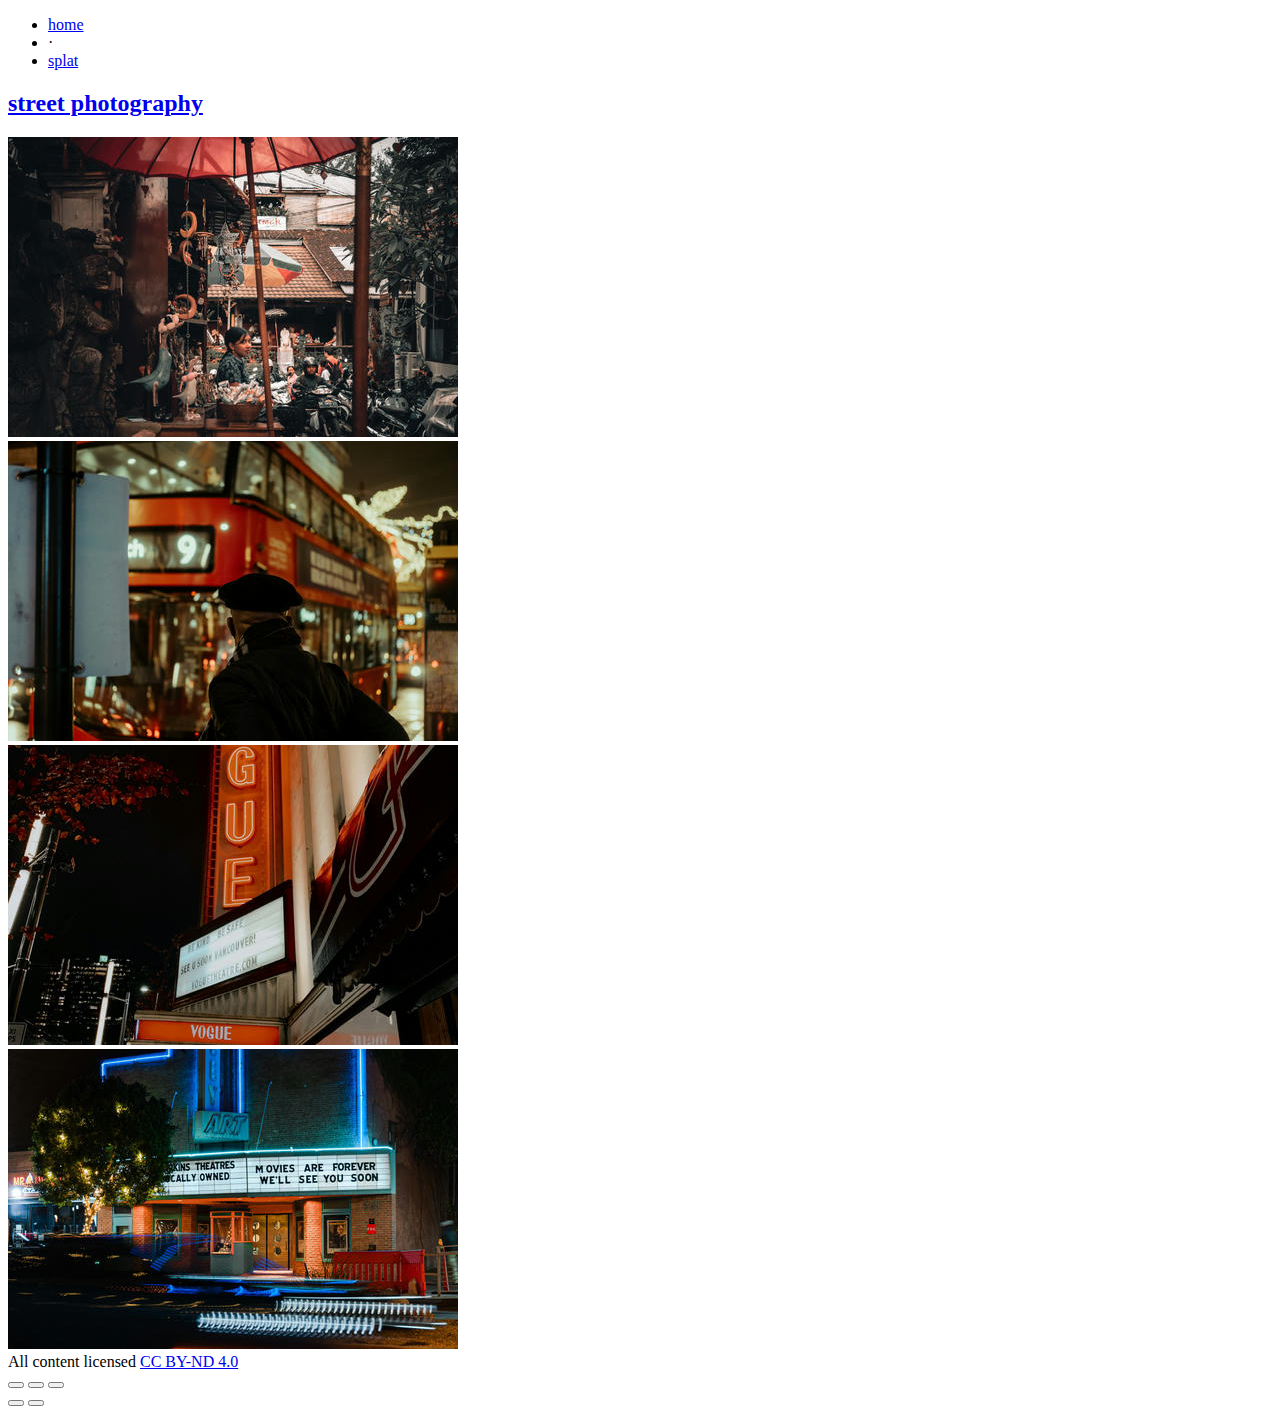
==== street photography/index.html @ 11e4cb98 "Initial commit" ====
<!DOCTYPE html>
<html>
  <head>
    <meta charset="utf-8">
    <meta name="viewport" content="width=device-width, initial-scale=1">
    <title>street photography</title>
    <link rel="stylesheet" href="../static/css/normalize.css">
    <link rel="stylesheet" href="../static/css/milligram.min.css">
    <link rel="stylesheet" href="../static/css/photoswipe.css">
    <link rel="stylesheet" href="../static/css/default-skin.css">
    <link rel="stylesheet" href="../static/css/custom.css">
    <script src="../static/js/photoswipe.min.js"></script>
    <script src="../static/js/photoswipe-ui-default.min.js"></script>
  </head>
  <body>
    <main class="wrapper">
      <nav class="navigation">
        <section class="container">
          <ul class="navigation-list float-left">
            <li class="navigation-item is-uppercase"><a href="/">home</a></li>
            <li class="navigation-item">&middot;</li>
            <li class="navigation-item is-uppercase"><a href="https://github.com/matze/splat">splat</a></li>
          </ul>
        </section>
      </nav>

      <section class="container heading">
        <header>
          <h2 class="is-uppercase">
            
            <a href=".">street photography</a> 
            
          </h2>
        </header>
      </section>

      <section class="container">
        

        
        
        <div class="row">
        
        
          <div class="column">
            <div class="clickable" onClick="onThumbnailClick(0)"><img title="title" src="thumbnails/nicolas-i-t-AtKoc6lu0-unsplash.jpg"/></div>
          </div>
        
        
          <div class="column">
            <div class="clickable" onClick="onThumbnailClick(1)"><img title="title" src="thumbnails/alex-motoc-CX2gaaOKZVc-unsplash.jpg"/></div>
          </div>
        
        
          <div class="column">
            <div class="clickable" onClick="onThumbnailClick(2)"><img title="title" src="thumbnails/alexandra-fuller-skqYcBRGPWI-unsplash.jpg"/></div>
          </div>
        
        
          <div class="column">
            <div class="clickable" onClick="onThumbnailClick(3)"><img title="title" src="thumbnails/jared-murray-nuQH89C211c-unsplash.jpg"/></div>
          </div>
        
        </div>
        

        <div class="row">
          <div class="column">
          
          </div>
        </div>
      </section>

      <footer class="footer">
        <section class="container is-centered">
          All content licensed <a rel="license" href="http://creativecommons.org/licenses/by-nd/4.0">CC BY-ND 4.0</a>
        </section>
      </footer>
    </main>

    <div class="pswp" tabindex="-1" role="dialog" aria-hidden="true">
      <div class="pswp__bg"></div>

      <div class="pswp__scroll-wrap">
        <div class="pswp__container">
          <div class="pswp__item"></div>
          <div class="pswp__item"></div>
          <div class="pswp__item"></div>
        </div>

        <div class="pswp__ui pswp__ui--hidden">
          <div class="pswp__top-bar">
            <button class="pswp__button pswp__button--close" title="Close"></button>
            <button class="pswp__button pswp__button--fs" title="Fullscreen"></button>
            <button class="pswp__button pswp__button--zoom" title="Zoom"></button>

            <div class="pswp__preloader">
              <div class="pswp__preloader_icn">
                <div class="pswp__preloader_cut">
                  <div class="pswp__preloader_donut"></div>
                </div>
              </div>
            </div>
          </div>
          <button class="pswp__button pswp__button--arrow--left" title="Previous"></button>
          <button class="pswp__button pswp__button--arrow--right" title="Next"></button>
          <div class="pswp__caption">
            <div class="pswp__caption__center"></div>
          </div>
        </div>
      </div>
    </div>

    <script type="text/javascript">
      var pswpElement = document.querySelectorAll('.pswp')[0];

      var items = [
        
        
        {
          msrc: 'thumbnails/nicolas-i-t-AtKoc6lu0-unsplash.jpg',
          src: 'nicolas-i-t-AtKoc6lu0-unsplash.jpg',
          orig: 'nicolas-i-t-AtKoc6lu0-unsplash.jpg',
          w: 1639,
          h: 2048,
        },
        
        {
          msrc: 'thumbnails/alex-motoc-CX2gaaOKZVc-unsplash.jpg',
          src: 'alex-motoc-CX2gaaOKZVc-unsplash.jpg',
          orig: 'alex-motoc-CX2gaaOKZVc-unsplash.jpg',
          w: 2048,
          h: 1365,
        },
        
        {
          msrc: 'thumbnails/alexandra-fuller-skqYcBRGPWI-unsplash.jpg',
          src: 'alexandra-fuller-skqYcBRGPWI-unsplash.jpg',
          orig: 'alexandra-fuller-skqYcBRGPWI-unsplash.jpg',
          w: 1536,
          h: 2048,
        },
        
        {
          msrc: 'thumbnails/jared-murray-nuQH89C211c-unsplash.jpg',
          src: 'jared-murray-nuQH89C211c-unsplash.jpg',
          orig: 'jared-murray-nuQH89C211c-unsplash.jpg',
          w: 1638,
          h: 2048,
        },
        
        
      ];

      var onThumbnailClick = function(index) {
        var options = {
          index: index,
          bgOpacity: 0.9,
          shareEl: false,
          counterEl: false,
        };

        var gallery = new PhotoSwipe(pswpElement, PhotoSwipeUI_Default, items, options);
        gallery.init();

        var button = document.querySelectorAll('.pswp__button--download')[0];
        button.onclick = function() {
          window.location = gallery.currItem.orig;
        };
      };
    </script>
  </body>
</html>
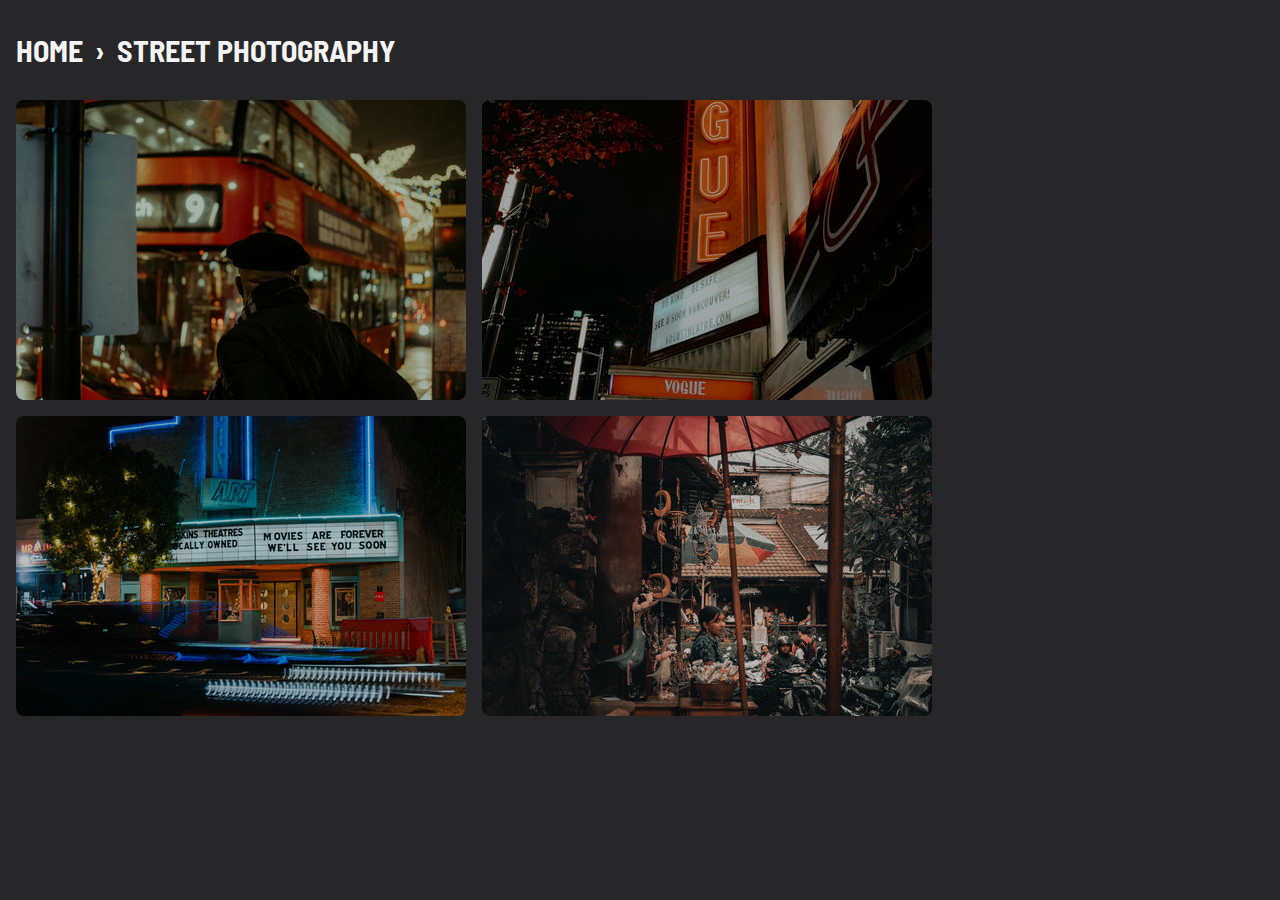
==== commit 154f5309: "Use builtin theme" ====
--- a/street photography/index.html
+++ b/street photography/index.html
@@ -1,173 +1,93 @@
-<!DOCTYPE html>
+<!doctype html>
 <html>
-  <head>
-    <meta charset="utf-8">
-    <meta name="viewport" content="width=device-width, initial-scale=1">
-    <title>street photography</title>
-    <link rel="stylesheet" href="../static/css/normalize.css">
-    <link rel="stylesheet" href="../static/css/milligram.min.css">
-    <link rel="stylesheet" href="../static/css/photoswipe.css">
-    <link rel="stylesheet" href="../static/css/default-skin.css">
-    <link rel="stylesheet" href="../static/css/custom.css">
-    <script src="../static/js/photoswipe.min.js"></script>
-    <script src="../static/js/photoswipe-ui-default.min.js"></script>
-  </head>
-  <body>
-    <main class="wrapper">
-      <nav class="navigation">
-        <section class="container">
-          <ul class="navigation-list float-left">
-            <li class="navigation-item is-uppercase"><a href="/">home</a></li>
-            <li class="navigation-item">&middot;</li>
-            <li class="navigation-item is-uppercase"><a href="https://github.com/matze/splat">splat</a></li>
-          </ul>
-        </section>
-      </nav>
+<head>
+  <meta charset="UTF-8">
+  <meta name="viewport" content="width=device-width, initial-scale=1.0">
+  <title>street photography</title>
+  <link rel="stylesheet" href="../static/css/app.css">
+  <link rel="stylesheet" href="../static/css/photoswipe.css">
+  <style>
+  @import url('https://fonts.googleapis.com/css2?family=Barlow+Semi+Condensed&display=swap');
+  </style>
+  <script type="module">
+    import PhotoSwipeLightbox from "../static/js/photoswipe-lightbox.esm.min.js";
+    import PhotoSwipe from "../static/js/photoswipe.esm.min.js";
 
-      <section class="container heading">
-        <header>
-          <h2 class="is-uppercase">
-            
-            <a href=".">street photography</a> 
-            
-          </h2>
-        </header>
-      </section>
+    const lightbox = new PhotoSwipeLightbox({
+      gallery: "#gallery",
+      children: "a",
+      pswpModule: PhotoSwipe,
+    });
 
-      <section class="container">
-        
+    lightbox.on('uiRegister', function() {
+      lightbox.pswp.ui.registerElement({
+        name: 'download-button',
+        order: 8,
+        isButton: true,
+        tagName: 'a',
 
-        
-        
-        <div class="row">
-        
-        
-          <div class="column">
-            <div class="clickable" onClick="onThumbnailClick(0)"><img title="title" src="thumbnails/nicolas-i-t-AtKoc6lu0-unsplash.jpg"/></div>
-          </div>
-        
-        
-          <div class="column">
-            <div class="clickable" onClick="onThumbnailClick(1)"><img title="title" src="thumbnails/alex-motoc-CX2gaaOKZVc-unsplash.jpg"/></div>
-          </div>
-        
-        
-          <div class="column">
-            <div class="clickable" onClick="onThumbnailClick(2)"><img title="title" src="thumbnails/alexandra-fuller-skqYcBRGPWI-unsplash.jpg"/></div>
-          </div>
-        
-        
-          <div class="column">
-            <div class="clickable" onClick="onThumbnailClick(3)"><img title="title" src="thumbnails/jared-murray-nuQH89C211c-unsplash.jpg"/></div>
-          </div>
-        
-        </div>
-        
+        html: '<svg width="32" height="32" viewBox="0 0 32 32" aria-hidden="true" class="pswp__icn"><path d="M20.5 14.3 17.1 18V10h-2.2v7.9l-3.4-3.6L10 16l6 6.1 6-6.1ZM23 23H9v2h14Z" /></svg>',
 
-        <div class="row">
-          <div class="column">
-          
-          </div>
-        </div>
-      </section>
+        onInit: (el, pswp) => {
+          el.setAttribute('download', '');
+          el.setAttribute('target', '_blank');
+          el.setAttribute('rel', 'noopener');
 
-      <footer class="footer">
-        <section class="container is-centered">
-          All content licensed <a rel="license" href="http://creativecommons.org/licenses/by-nd/4.0">CC BY-ND 4.0</a>
-        </section>
-      </footer>
-    </main>
+          pswp.on('change', () => {
+            el.href = pswp.currSlide.data.src;
+          });
+        }
+      });
+    });
 
-    <div class="pswp" tabindex="-1" role="dialog" aria-hidden="true">
-      <div class="pswp__bg"></div>
-
-      <div class="pswp__scroll-wrap">
-        <div class="pswp__container">
-          <div class="pswp__item"></div>
-          <div class="pswp__item"></div>
-          <div class="pswp__item"></div>
-        </div>
-
-        <div class="pswp__ui pswp__ui--hidden">
-          <div class="pswp__top-bar">
-            <button class="pswp__button pswp__button--close" title="Close"></button>
-            <button class="pswp__button pswp__button--fs" title="Fullscreen"></button>
-            <button class="pswp__button pswp__button--zoom" title="Zoom"></button>
-
-            <div class="pswp__preloader">
-              <div class="pswp__preloader_icn">
-                <div class="pswp__preloader_cut">
-                  <div class="pswp__preloader_donut"></div>
-                </div>
-              </div>
-            </div>
-          </div>
-          <button class="pswp__button pswp__button--arrow--left" title="Previous"></button>
-          <button class="pswp__button pswp__button--arrow--right" title="Next"></button>
-          <div class="pswp__caption">
-            <div class="pswp__caption__center"></div>
-          </div>
-        </div>
-      </div>
+    lightbox.init();
+  </script>
+</head>
+<body class="bg-zinc-800 text-white font-display">
+  <main class="container mx-auto px-4">
+    <!-- Navigation -->
+    <div class="flex flex-row space-x-3 font-bold uppercase text-3xl text-zinc-100 my-8">
+      
+      <div><a href="./..">home</a></div>
+      <div>›</div>
+      
+      <div><a href=".">street photography</a></div>
+      
+      
     </div>
 
-    <script type="text/javascript">
-      var pswpElement = document.querySelectorAll('.pswp')[0];
+    
 
-      var items = [
-        
-        
-        {
-          msrc: 'thumbnails/nicolas-i-t-AtKoc6lu0-unsplash.jpg',
-          src: 'nicolas-i-t-AtKoc6lu0-unsplash.jpg',
-          orig: 'nicolas-i-t-AtKoc6lu0-unsplash.jpg',
-          w: 1639,
-          h: 2048,
-        },
-        
-        {
-          msrc: 'thumbnails/alex-motoc-CX2gaaOKZVc-unsplash.jpg',
-          src: 'alex-motoc-CX2gaaOKZVc-unsplash.jpg',
-          orig: 'alex-motoc-CX2gaaOKZVc-unsplash.jpg',
-          w: 2048,
-          h: 1365,
-        },
-        
-        {
-          msrc: 'thumbnails/alexandra-fuller-skqYcBRGPWI-unsplash.jpg',
-          src: 'alexandra-fuller-skqYcBRGPWI-unsplash.jpg',
-          orig: 'alexandra-fuller-skqYcBRGPWI-unsplash.jpg',
-          w: 1536,
-          h: 2048,
-        },
-        
-        {
-          msrc: 'thumbnails/jared-murray-nuQH89C211c-unsplash.jpg',
-          src: 'jared-murray-nuQH89C211c-unsplash.jpg',
-          orig: 'jared-murray-nuQH89C211c-unsplash.jpg',
-          w: 1638,
-          h: 2048,
-        },
-        
-        
-      ];
-
-      var onThumbnailClick = function(index) {
-        var options = {
-          index: index,
-          bgOpacity: 0.9,
-          shareEl: false,
-          counterEl: false,
-        };
-
-        var gallery = new PhotoSwipe(pswpElement, PhotoSwipeUI_Default, items, options);
-        gallery.init();
-
-        var button = document.querySelectorAll('.pswp__button--download')[0];
-        button.onclick = function() {
-          window.location = gallery.currItem.orig;
-        };
-      };
-    </script>
-  </body>
+    
+    <!-- Display photos -->
+    <div class="flex flex-wrap gap-4" id="gallery">
+      
+      <div class="brightness-75 hover:brightness-100 transition-all">
+        <a href="alex-motoc-CX2gaaOKZVc-unsplash.jpg" data-pswp-width="2048" data-pswp-height="1365" target="_blank">
+          <img class="rounded-lg" src="thumbnails/alex-motoc-CX2gaaOKZVc-unsplash.jpg" />
+        </a>
+      </div>
+      
+      <div class="brightness-75 hover:brightness-100 transition-all">
+        <a href="alexandra-fuller-skqYcBRGPWI-unsplash.jpg" data-pswp-width="1536" data-pswp-height="2048" target="_blank">
+          <img class="rounded-lg" src="thumbnails/alexandra-fuller-skqYcBRGPWI-unsplash.jpg" />
+        </a>
+      </div>
+      
+      <div class="brightness-75 hover:brightness-100 transition-all">
+        <a href="jared-murray-nuQH89C211c-unsplash.jpg" data-pswp-width="1638" data-pswp-height="2048" target="_blank">
+          <img class="rounded-lg" src="thumbnails/jared-murray-nuQH89C211c-unsplash.jpg" />
+        </a>
+      </div>
+      
+      <div class="brightness-75 hover:brightness-100 transition-all">
+        <a href="nicolas-i-t-AtKoc6lu0-unsplash.jpg" data-pswp-width="1639" data-pswp-height="2048" target="_blank">
+          <img class="rounded-lg" src="thumbnails/nicolas-i-t-AtKoc6lu0-unsplash.jpg" />
+        </a>
+      </div>
+      
+    </div>
+    
+  </main>
+</body>
 </html>
--- a/static/css/app.css
+++ b/static/css/app.css
@@ -0,0 +1,2 @@
+/*! tailwindcss v4.0.0-beta.8 | MIT License | https://tailwindcss.com */
+@layer theme{:root{--font-sans:ui-sans-serif,system-ui,sans-serif,"Apple Color Emoji","Segoe UI Emoji","Segoe UI Symbol","Noto Color Emoji";--font-serif:ui-serif,Georgia,Cambria,"Times New Roman",Times,serif;--font-mono:ui-monospace,SFMono-Regular,Menlo,Monaco,Consolas,"Liberation Mono","Courier New",monospace;--color-red-50:oklch(.971 .013 17.38);--color-red-100:oklch(.936 .032 17.717);--color-red-200:oklch(.885 .062 18.334);--color-red-300:oklch(.808 .114 19.571);--color-red-400:oklch(.704 .191 22.216);--color-red-500:oklch(.637 .237 25.331);--color-red-600:oklch(.577 .245 27.325);--color-red-700:oklch(.505 .213 27.518);--color-red-800:oklch(.444 .177 26.899);--color-red-900:oklch(.396 .141 25.723);--color-red-950:oklch(.258 .092 26.042);--color-orange-50:oklch(.98 .016 73.684);--color-orange-100:oklch(.954 .038 75.164);--color-orange-200:oklch(.901 .076 70.697);--color-orange-300:oklch(.837 .128 66.29);--color-orange-400:oklch(.75 .183 55.934);--color-orange-500:oklch(.705 .213 47.604);--color-orange-600:oklch(.646 .222 41.116);--color-orange-700:oklch(.553 .195 38.402);--color-orange-800:oklch(.47 .157 37.304);--color-orange-900:oklch(.408 .123 38.172);--color-orange-950:oklch(.266 .079 36.259);--color-amber-50:oklch(.987 .022 95.277);--color-amber-100:oklch(.962 .059 95.617);--color-amber-200:oklch(.924 .12 95.746);--color-amber-300:oklch(.879 .169 91.605);--color-amber-400:oklch(.828 .189 84.429);--color-amber-500:oklch(.769 .188 70.08);--color-amber-600:oklch(.666 .179 58.318);--color-amber-700:oklch(.555 .163 48.998);--color-amber-800:oklch(.473 .137 46.201);--color-amber-900:oklch(.414 .112 45.904);--color-amber-950:oklch(.279 .077 45.635);--color-yellow-50:oklch(.987 .026 102.212);--color-yellow-100:oklch(.973 .071 103.193);--color-yellow-200:oklch(.945 .129 101.54);--color-yellow-300:oklch(.905 .182 98.111);--color-yellow-400:oklch(.852 .199 91.936);--color-yellow-500:oklch(.795 .184 86.047);--color-yellow-600:oklch(.681 .162 75.834);--color-yellow-700:oklch(.554 .135 66.442);--color-yellow-800:oklch(.476 .114 61.907);--color-yellow-900:oklch(.421 .095 57.708);--color-yellow-950:oklch(.286 .066 53.813);--color-lime-50:oklch(.986 .031 120.757);--color-lime-100:oklch(.967 .067 122.328);--color-lime-200:oklch(.938 .127 124.321);--color-lime-300:oklch(.897 .196 126.665);--color-lime-400:oklch(.841 .238 128.85);--color-lime-500:oklch(.768 .233 130.85);--color-lime-600:oklch(.648 .2 131.684);--color-lime-700:oklch(.532 .157 131.589);--color-lime-800:oklch(.453 .124 130.933);--color-lime-900:oklch(.405 .101 131.063);--color-lime-950:oklch(.274 .072 132.109);--color-green-50:oklch(.982 .018 155.826);--color-green-100:oklch(.962 .044 156.743);--color-green-200:oklch(.925 .084 155.995);--color-green-300:oklch(.871 .15 154.449);--color-green-400:oklch(.792 .209 151.711);--color-green-500:oklch(.723 .219 149.579);--color-green-600:oklch(.627 .194 149.214);--color-green-700:oklch(.527 .154 150.069);--color-green-800:oklch(.448 .119 151.328);--color-green-900:oklch(.393 .095 152.535);--color-green-950:oklch(.266 .065 152.934);--color-emerald-50:oklch(.979 .021 166.113);--color-emerald-100:oklch(.95 .052 163.051);--color-emerald-200:oklch(.905 .093 164.15);--color-emerald-300:oklch(.845 .143 164.978);--color-emerald-400:oklch(.765 .177 163.223);--color-emerald-500:oklch(.696 .17 162.48);--color-emerald-600:oklch(.596 .145 163.225);--color-emerald-700:oklch(.508 .118 165.612);--color-emerald-800:oklch(.432 .095 166.913);--color-emerald-900:oklch(.378 .077 168.94);--color-emerald-950:oklch(.262 .051 172.552);--color-teal-50:oklch(.984 .014 180.72);--color-teal-100:oklch(.953 .051 180.801);--color-teal-200:oklch(.91 .096 180.426);--color-teal-300:oklch(.855 .138 181.071);--color-teal-400:oklch(.777 .152 181.912);--color-teal-500:oklch(.704 .14 182.503);--color-teal-600:oklch(.6 .118 184.704);--color-teal-700:oklch(.511 .096 186.391);--color-teal-800:oklch(.437 .078 188.216);--color-teal-900:oklch(.386 .063 188.416);--color-teal-950:oklch(.277 .046 192.524);--color-cyan-50:oklch(.984 .019 200.873);--color-cyan-100:oklch(.956 .045 203.388);--color-cyan-200:oklch(.917 .08 205.041);--color-cyan-300:oklch(.865 .127 207.078);--color-cyan-400:oklch(.789 .154 211.53);--color-cyan-500:oklch(.715 .143 215.221);--color-cyan-600:oklch(.609 .126 221.723);--color-cyan-700:oklch(.52 .105 223.128);--color-cyan-800:oklch(.45 .085 224.283);--color-cyan-900:oklch(.398 .07 227.392);--color-cyan-950:oklch(.302 .056 229.695);--color-sky-50:oklch(.977 .013 236.62);--color-sky-100:oklch(.951 .026 236.824);--color-sky-200:oklch(.901 .058 230.902);--color-sky-300:oklch(.828 .111 230.318);--color-sky-400:oklch(.746 .16 232.661);--color-sky-500:oklch(.685 .169 237.323);--color-sky-600:oklch(.588 .158 241.966);--color-sky-700:oklch(.5 .134 242.749);--color-sky-800:oklch(.443 .11 240.79);--color-sky-900:oklch(.391 .09 240.876);--color-sky-950:oklch(.293 .066 243.157);--color-blue-50:oklch(.97 .014 254.604);--color-blue-100:oklch(.932 .032 255.585);--color-blue-200:oklch(.882 .059 254.128);--color-blue-300:oklch(.809 .105 251.813);--color-blue-400:oklch(.707 .165 254.624);--color-blue-500:oklch(.623 .214 259.815);--color-blue-600:oklch(.546 .245 262.881);--color-blue-700:oklch(.488 .243 264.376);--color-blue-800:oklch(.424 .199 265.638);--color-blue-900:oklch(.379 .146 265.522);--color-blue-950:oklch(.282 .091 267.935);--color-indigo-50:oklch(.962 .018 272.314);--color-indigo-100:oklch(.93 .034 272.788);--color-indigo-200:oklch(.87 .065 274.039);--color-indigo-300:oklch(.785 .115 274.713);--color-indigo-400:oklch(.673 .182 276.935);--color-indigo-500:oklch(.585 .233 277.117);--color-indigo-600:oklch(.511 .262 276.966);--color-indigo-700:oklch(.457 .24 277.023);--color-indigo-800:oklch(.398 .195 277.366);--color-indigo-900:oklch(.359 .144 278.697);--color-indigo-950:oklch(.257 .09 281.288);--color-violet-50:oklch(.969 .016 293.756);--color-violet-100:oklch(.943 .029 294.588);--color-violet-200:oklch(.894 .057 293.283);--color-violet-300:oklch(.811 .111 293.571);--color-violet-400:oklch(.702 .183 293.541);--color-violet-500:oklch(.606 .25 292.717);--color-violet-600:oklch(.541 .281 293.009);--color-violet-700:oklch(.491 .27 292.581);--color-violet-800:oklch(.432 .232 292.759);--color-violet-900:oklch(.38 .189 293.745);--color-violet-950:oklch(.283 .141 291.089);--color-purple-50:oklch(.977 .014 308.299);--color-purple-100:oklch(.946 .033 307.174);--color-purple-200:oklch(.902 .063 306.703);--color-purple-300:oklch(.827 .119 306.383);--color-purple-400:oklch(.714 .203 305.504);--color-purple-500:oklch(.627 .265 303.9);--color-purple-600:oklch(.558 .288 302.321);--color-purple-700:oklch(.496 .265 301.924);--color-purple-800:oklch(.438 .218 303.724);--color-purple-900:oklch(.381 .176 304.987);--color-purple-950:oklch(.291 .149 302.717);--color-fuchsia-50:oklch(.977 .017 320.058);--color-fuchsia-100:oklch(.952 .037 318.852);--color-fuchsia-200:oklch(.903 .076 319.62);--color-fuchsia-300:oklch(.833 .145 321.434);--color-fuchsia-400:oklch(.74 .238 322.16);--color-fuchsia-500:oklch(.667 .295 322.15);--color-fuchsia-600:oklch(.591 .293 322.896);--color-fuchsia-700:oklch(.518 .253 323.949);--color-fuchsia-800:oklch(.452 .211 324.591);--color-fuchsia-900:oklch(.401 .17 325.612);--color-fuchsia-950:oklch(.293 .136 325.661);--color-pink-50:oklch(.971 .014 343.198);--color-pink-100:oklch(.948 .028 342.258);--color-pink-200:oklch(.899 .061 343.231);--color-pink-300:oklch(.823 .12 346.018);--color-pink-400:oklch(.718 .202 349.761);--color-pink-500:oklch(.656 .241 354.308);--color-pink-600:oklch(.592 .249 .584);--color-pink-700:oklch(.525 .223 3.958);--color-pink-800:oklch(.459 .187 3.815);--color-pink-900:oklch(.408 .153 2.432);--color-pink-950:oklch(.284 .109 3.907);--color-rose-50:oklch(.969 .015 12.422);--color-rose-100:oklch(.941 .03 12.58);--color-rose-200:oklch(.892 .058 10.001);--color-rose-300:oklch(.81 .117 11.638);--color-rose-400:oklch(.712 .194 13.428);--color-rose-500:oklch(.645 .246 16.439);--color-rose-600:oklch(.586 .253 17.585);--color-rose-700:oklch(.514 .222 16.935);--color-rose-800:oklch(.455 .188 13.697);--color-rose-900:oklch(.41 .159 10.272);--color-rose-950:oklch(.271 .105 12.094);--color-slate-50:oklch(.984 .003 247.858);--color-slate-100:oklch(.968 .007 247.896);--color-slate-200:oklch(.929 .013 255.508);--color-slate-300:oklch(.869 .022 252.894);--color-slate-400:oklch(.704 .04 256.788);--color-slate-500:oklch(.554 .046 257.417);--color-slate-600:oklch(.446 .043 257.281);--color-slate-700:oklch(.372 .044 257.287);--color-slate-800:oklch(.279 .041 260.031);--color-slate-900:oklch(.208 .042 265.755);--color-slate-950:oklch(.129 .042 264.695);--color-gray-50:oklch(.985 .002 247.839);--color-gray-100:oklch(.967 .003 264.542);--color-gray-200:oklch(.928 .006 264.531);--color-gray-300:oklch(.872 .01 258.338);--color-gray-400:oklch(.707 .022 261.325);--color-gray-500:oklch(.551 .027 264.364);--color-gray-600:oklch(.446 .03 256.802);--color-gray-700:oklch(.373 .034 259.733);--color-gray-800:oklch(.278 .033 256.848);--color-gray-900:oklch(.21 .034 264.665);--color-gray-950:oklch(.13 .028 261.692);--color-zinc-50:oklch(.985 0 0);--color-zinc-100:oklch(.967 .001 286.375);--color-zinc-200:oklch(.92 .004 286.32);--color-zinc-300:oklch(.871 .006 286.286);--color-zinc-400:oklch(.705 .015 286.067);--color-zinc-500:oklch(.552 .016 285.938);--color-zinc-600:oklch(.442 .017 285.786);--color-zinc-700:oklch(.37 .013 285.805);--color-zinc-800:oklch(.274 .006 286.033);--color-zinc-900:oklch(.21 .006 285.885);--color-zinc-950:oklch(.141 .005 285.823);--color-neutral-50:oklch(.985 0 0);--color-neutral-100:oklch(.97 0 0);--color-neutral-200:oklch(.922 0 0);--color-neutral-300:oklch(.87 0 0);--color-neutral-400:oklch(.708 0 0);--color-neutral-500:oklch(.556 0 0);--color-neutral-600:oklch(.439 0 0);--color-neutral-700:oklch(.371 0 0);--color-neutral-800:oklch(.269 0 0);--color-neutral-900:oklch(.205 0 0);--color-neutral-950:oklch(.145 0 0);--color-stone-50:oklch(.985 .001 106.423);--color-stone-100:oklch(.97 .001 106.424);--color-stone-200:oklch(.923 .003 48.717);--color-stone-300:oklch(.869 .005 56.366);--color-stone-400:oklch(.709 .01 56.259);--color-stone-500:oklch(.553 .013 58.071);--color-stone-600:oklch(.444 .011 73.639);--color-stone-700:oklch(.374 .01 67.558);--color-stone-800:oklch(.268 .007 34.298);--color-stone-900:oklch(.216 .006 56.043);--color-stone-950:oklch(.147 .004 49.25);--color-black:#000;--color-white:#fff;--spacing:.25rem;--breakpoint-sm:40rem;--breakpoint-md:48rem;--breakpoint-lg:64rem;--breakpoint-xl:80rem;--breakpoint-2xl:96rem;--container-3xs:16rem;--container-2xs:18rem;--container-xs:20rem;--container-sm:24rem;--container-md:28rem;--container-lg:32rem;--container-xl:36rem;--container-2xl:42rem;--container-3xl:48rem;--container-4xl:56rem;--container-5xl:64rem;--container-6xl:72rem;--container-7xl:80rem;--container-prose:65ch;--text-xs:.75rem;--text-xs--line-height:calc(1/.75);--text-sm:.875rem;--text-sm--line-height:calc(1.25/.875);--text-base:1rem;--text-base--line-height:calc(1.5/1);--text-lg:1.125rem;--text-lg--line-height:calc(1.75/1.125);--text-xl:1.25rem;--text-xl--line-height:calc(1.75/1.25);--text-2xl:1.5rem;--text-2xl--line-height:calc(2/1.5);--text-3xl:1.875rem;--text-3xl--line-height:calc(2.25/1.875);--text-4xl:2.25rem;--text-4xl--line-height:calc(2.5/2.25);--text-5xl:3rem;--text-5xl--line-height:1;--text-6xl:3.75rem;--text-6xl--line-height:1;--text-7xl:4.5rem;--text-7xl--line-height:1;--text-8xl:6rem;--text-8xl--line-height:1;--text-9xl:8rem;--text-9xl--line-height:1;--font-weight-thin:100;--font-weight-extralight:200;--font-weight-light:300;--font-weight-normal:400;--font-weight-medium:500;--font-weight-semibold:600;--font-weight-bold:700;--font-weight-extrabold:800;--font-weight-black:900;--tracking-tighter:-.05em;--tracking-tight:-.025em;--tracking-normal:0em;--tracking-wide:.025em;--tracking-wider:.05em;--tracking-widest:.1em;--leading-tight:1.25;--leading-snug:1.375;--leading-normal:1.5;--leading-relaxed:1.625;--leading-loose:2;--radius-xs:.125rem;--radius-sm:.25rem;--radius-md:.375rem;--radius-lg:.5rem;--radius-xl:.75rem;--radius-2xl:1rem;--radius-3xl:1.5rem;--radius-4xl:2rem;--shadow-2xs:0 1px #0000000d;--shadow-xs:0 1px 2px 0 #0000000d;--shadow-sm:0 1px 3px 0 #0000001a,0 1px 2px -1px #0000001a;--shadow-md:0 4px 6px -1px #0000001a,0 2px 4px -2px #0000001a;--shadow-lg:0 10px 15px -3px #0000001a,0 4px 6px -4px #0000001a;--shadow-xl:0 20px 25px -5px #0000001a,0 8px 10px -6px #0000001a;--shadow-2xl:0 25px 50px -12px #00000040;--inset-shadow-2xs:inset 0 1px #0000000d;--inset-shadow-xs:inset 0 1px 1px #0000000d;--inset-shadow-sm:inset 0 2px 4px #0000000d;--drop-shadow-xs:0 1px 1px #0000000d;--drop-shadow-sm:0 1px 2px #00000026;--drop-shadow-md:0 3px 3px #0000001f;--drop-shadow-lg:0 4px 4px #00000026;--drop-shadow-xl:0 9px 7px #0000001a;--drop-shadow-2xl:0 25px 25px #00000026;--ease-in:cubic-bezier(.4,0,1,1);--ease-out:cubic-bezier(0,0,.2,1);--ease-in-out:cubic-bezier(.4,0,.2,1);--animate-spin:spin 1s linear infinite;--animate-ping:ping 1s cubic-bezier(0,0,.2,1)infinite;--animate-pulse:pulse 2s cubic-bezier(.4,0,.6,1)infinite;--animate-bounce:bounce 1s infinite;--blur-xs:4px;--blur-sm:8px;--blur-md:12px;--blur-lg:16px;--blur-xl:24px;--blur-2xl:40px;--blur-3xl:64px;--perspective-dramatic:100px;--perspective-near:300px;--perspective-normal:500px;--perspective-midrange:800px;--perspective-distant:1200px;--aspect-video:16/9;--default-transition-duration:.15s;--default-transition-timing-function:cubic-bezier(.4,0,.2,1);--default-font-family:var(--font-sans);--default-font-feature-settings:var(--font-sans--font-feature-settings);--default-font-variation-settings:var(--font-sans--font-variation-settings);--default-mono-font-family:var(--font-mono);--default-mono-font-feature-settings:var(--font-mono--font-feature-settings);--default-mono-font-variation-settings:var(--font-mono--font-variation-settings);--font-display:"Barlow Semi Condensed","sans-serif"}}@layer base{*,:after,:before,::backdrop{box-sizing:border-box;border:0 solid;margin:0;padding:0}::file-selector-button{box-sizing:border-box;border:0 solid;margin:0;padding:0}html,:host{-webkit-text-size-adjust:100%;tab-size:4;line-height:1.5;font-family:var(--default-font-family,ui-sans-serif,system-ui,sans-serif,"Apple Color Emoji","Segoe UI Emoji","Segoe UI Symbol","Noto Color Emoji");font-feature-settings:var(--default-font-feature-settings,normal);font-variation-settings:var(--default-font-variation-settings,normal);-webkit-tap-highlight-color:transparent}body{line-height:inherit}hr{color:inherit;border-top-width:1px;height:0}abbr:where([title]){-webkit-text-decoration:underline dotted;text-decoration:underline dotted}h1,h2,h3,h4,h5,h6{font-size:inherit;font-weight:inherit}a{color:inherit;-webkit-text-decoration:inherit;-webkit-text-decoration:inherit;-webkit-text-decoration:inherit;text-decoration:inherit}b,strong{font-weight:bolder}code,kbd,samp,pre{font-family:var(--default-mono-font-family,ui-monospace,SFMono-Regular,Menlo,Monaco,Consolas,"Liberation Mono","Courier New",monospace);font-feature-settings:var(--default-mono-font-feature-settings,normal);font-variation-settings:var(--default-mono-font-variation-settings,normal);font-size:1em}small{font-size:80%}sub,sup{vertical-align:baseline;font-size:75%;line-height:0;position:relative}sub{bottom:-.25em}sup{top:-.5em}table{text-indent:0;border-color:inherit;border-collapse:collapse}:-moz-focusring{outline:auto}progress{vertical-align:baseline}summary{display:list-item}ol,ul,menu{list-style:none}img,svg,video,canvas,audio,iframe,embed,object{vertical-align:middle;display:block}img,video{max-width:100%;height:auto}button,input,select,optgroup,textarea{font:inherit;font-feature-settings:inherit;font-variation-settings:inherit;letter-spacing:inherit;color:inherit;opacity:1;background-color:#0000;border-radius:0}::file-selector-button{font:inherit;font-feature-settings:inherit;font-variation-settings:inherit;letter-spacing:inherit;color:inherit;opacity:1;background-color:#0000;border-radius:0}:where(select:is([multiple],[size])) optgroup{font-weight:bolder}:where(select:is([multiple],[size])) optgroup option{padding-inline-start:20px}::file-selector-button{margin-inline-end:4px}::placeholder{opacity:1;color:color-mix(in oklab,currentColor 50%,transparent)}textarea{resize:vertical}::-webkit-search-decoration{-webkit-appearance:none}::-webkit-date-and-time-value{text-align:inherit;min-height:1lh}::-webkit-datetime-edit{display:inline-flex}::-webkit-datetime-edit-fields-wrapper{padding:0}::-webkit-datetime-edit{padding-block:0}::-webkit-datetime-edit-year-field{padding-block:0}::-webkit-datetime-edit-month-field{padding-block:0}::-webkit-datetime-edit-day-field{padding-block:0}::-webkit-datetime-edit-hour-field{padding-block:0}::-webkit-datetime-edit-minute-field{padding-block:0}::-webkit-datetime-edit-second-field{padding-block:0}::-webkit-datetime-edit-millisecond-field{padding-block:0}::-webkit-datetime-edit-meridiem-field{padding-block:0}:-moz-ui-invalid{box-shadow:none}button,input:where([type=button],[type=reset],[type=submit]){appearance:button}::file-selector-button{appearance:button}::-webkit-inner-spin-button{height:auto}::-webkit-outer-spin-button{height:auto}[hidden]:where(:not([hidden=until-found])){display:none!important}}@layer components;@layer utilities{.visible{visibility:visible}.absolute{position:absolute}.relative{position:relative}.inset-x-0{inset-inline:calc(var(--spacing)*0)}.bottom-0{bottom:calc(var(--spacing)*0)}.container{width:100%}@media (width>=40rem){.container{max-width:40rem}}@media (width>=48rem){.container{max-width:48rem}}@media (width>=64rem){.container{max-width:64rem}}@media (width>=80rem){.container{max-width:80rem}}@media (width>=96rem){.container{max-width:96rem}}.m-2{margin:calc(var(--spacing)*2)}.mx-auto{margin-inline:auto}.my-8{margin-block:calc(var(--spacing)*8)}.block{display:block}.flex{display:flex}.hidden{display:none}.transform{transform:var(--tw-rotate-x)var(--tw-rotate-y)var(--tw-rotate-z)var(--tw-skew-x)var(--tw-skew-y)}.resize{resize:both}.flex-row{flex-direction:row}.flex-wrap{flex-wrap:wrap}.gap-4{gap:calc(var(--spacing)*4)}:where(.space-x-3>:not(:last-child)){--tw-space-x-reverse:0;margin-inline-start:calc(calc(var(--spacing)*3)*var(--tw-space-x-reverse));margin-inline-end:calc(calc(var(--spacing)*3)*calc(1 - var(--tw-space-x-reverse)))}.rounded-lg{border-radius:var(--radius-lg)}.bg-zinc-800{background-color:var(--color-zinc-800)}.px-4{padding-inline:calc(var(--spacing)*4)}.font-display{font-family:var(--font-display)}.text-3xl{font-size:var(--text-3xl);line-height:var(--tw-leading,var(--text-3xl--line-height))}.text-xl{font-size:var(--text-xl);line-height:var(--tw-leading,var(--text-xl--line-height))}.font-bold{--tw-font-weight:var(--font-weight-bold);font-weight:var(--font-weight-bold)}.text-white{color:var(--color-white)}.text-zinc-100{color:var(--color-zinc-100)}.uppercase{text-transform:uppercase}.brightness-50{--tw-brightness:brightness(50%);filter:var(--tw-blur,)var(--tw-brightness,)var(--tw-contrast,)var(--tw-grayscale,)var(--tw-hue-rotate,)var(--tw-invert,)var(--tw-saturate,)var(--tw-sepia,)var(--tw-drop-shadow,)}.brightness-75{--tw-brightness:brightness(75%);filter:var(--tw-blur,)var(--tw-brightness,)var(--tw-contrast,)var(--tw-grayscale,)var(--tw-hue-rotate,)var(--tw-invert,)var(--tw-saturate,)var(--tw-sepia,)var(--tw-drop-shadow,)}.filter{filter:var(--tw-blur,)var(--tw-brightness,)var(--tw-contrast,)var(--tw-grayscale,)var(--tw-hue-rotate,)var(--tw-invert,)var(--tw-saturate,)var(--tw-sepia,)var(--tw-drop-shadow,)}.transition{transition-property:color,background-color,border-color,text-decoration-color,fill,stroke,--tw-gradient-from,--tw-gradient-via,--tw-gradient-to,opacity,box-shadow,transform,translate,scale,rotate,filter,-webkit-backdrop-filter,-webkit-backdrop-filter,-webkit-backdrop-filter,backdrop-filter;transition-timing-function:var(--tw-ease,var(--default-transition-timing-function));transition-duration:var(--tw-duration,var(--default-transition-duration))}.transition-all{transition-property:all;transition-timing-function:var(--tw-ease,var(--default-transition-timing-function));transition-duration:var(--tw-duration,var(--default-transition-duration))}@media (hover:hover){.hover\:brightness-100:hover{--tw-brightness:brightness(100%);filter:var(--tw-blur,)var(--tw-brightness,)var(--tw-contrast,)var(--tw-grayscale,)var(--tw-hue-rotate,)var(--tw-invert,)var(--tw-saturate,)var(--tw-sepia,)var(--tw-drop-shadow,)}}}@supports (-moz-orient:inline){@layer base{*,:before,:after,::backdrop{--tw-rotate-x:rotateX(0);--tw-rotate-y:rotateY(0);--tw-rotate-z:rotateZ(0);--tw-skew-x:skewX(0);--tw-skew-y:skewY(0);--tw-space-x-reverse:0;--tw-font-weight:initial;--tw-blur:initial;--tw-brightness:initial;--tw-contrast:initial;--tw-grayscale:initial;--tw-hue-rotate:initial;--tw-invert:initial;--tw-opacity:initial;--tw-saturate:initial;--tw-sepia:initial}}}@keyframes spin{to{transform:rotate(360deg)}}@keyframes ping{75%,to{opacity:0;transform:scale(2)}}@keyframes pulse{50%{opacity:.5}}@keyframes bounce{0%,to{animation-timing-function:cubic-bezier(.8,0,1,1);transform:translateY(-25%)}50%{animation-timing-function:cubic-bezier(0,0,.2,1);transform:none}}@property --tw-rotate-x{syntax:"*";inherits:false;initial-value:rotateX(0)}@property --tw-rotate-y{syntax:"*";inherits:false;initial-value:rotateY(0)}@property --tw-rotate-z{syntax:"*";inherits:false;initial-value:rotateZ(0)}@property --tw-skew-x{syntax:"*";inherits:false;initial-value:skewX(0)}@property --tw-skew-y{syntax:"*";inherits:false;initial-value:skewY(0)}@property --tw-space-x-reverse{syntax:"*";inherits:false;initial-value:0}@property --tw-font-weight{syntax:"*";inherits:false}@property --tw-blur{syntax:"*";inherits:false}@property --tw-brightness{syntax:"*";inherits:false}@property --tw-contrast{syntax:"*";inherits:false}@property --tw-grayscale{syntax:"*";inherits:false}@property --tw-hue-rotate{syntax:"*";inherits:false}@property --tw-invert{syntax:"*";inherits:false}@property --tw-opacity{syntax:"*";inherits:false}@property --tw-saturate{syntax:"*";inherits:false}@property --tw-sepia{syntax:"*";inherits:false}--- a/static/css/photoswipe.css
+++ b/static/css/photoswipe.css
@@ -0,0 +1,179 @@
+/*! PhotoSwipe main CSS by Dmitry Semenov | photoswipe.com | MIT license */
+/*
+	Styles for basic PhotoSwipe functionality (sliding area, open/close transitions)
+*/
+/* pswp = photoswipe */
+.pswp {
+  display: none;
+  position: absolute;
+  width: 100%;
+  height: 100%;
+  left: 0;
+  top: 0;
+  overflow: hidden;
+  -ms-touch-action: none;
+  touch-action: none;
+  z-index: 1500;
+  -webkit-text-size-adjust: 100%;
+  /* create separate layer, to avoid paint on window.onscroll in webkit/blink */
+  -webkit-backface-visibility: hidden;
+  outline: none; }
+  .pswp * {
+    -webkit-box-sizing: border-box;
+            box-sizing: border-box; }
+  .pswp img {
+    max-width: none; }
+
+/* style is added when JS option showHideOpacity is set to true */
+.pswp--animate_opacity {
+  /* 0.001, because opacity:0 doesn't trigger Paint action, which causes lag at start of transition */
+  opacity: 0.001;
+  will-change: opacity;
+  /* for open/close transition */
+  -webkit-transition: opacity 333ms cubic-bezier(0.4, 0, 0.22, 1);
+          transition: opacity 333ms cubic-bezier(0.4, 0, 0.22, 1); }
+
+.pswp--open {
+  display: block; }
+
+.pswp--zoom-allowed .pswp__img {
+  /* autoprefixer: off */
+  cursor: -webkit-zoom-in;
+  cursor: -moz-zoom-in;
+  cursor: zoom-in; }
+
+.pswp--zoomed-in .pswp__img {
+  /* autoprefixer: off */
+  cursor: -webkit-grab;
+  cursor: -moz-grab;
+  cursor: grab; }
+
+.pswp--dragging .pswp__img {
+  /* autoprefixer: off */
+  cursor: -webkit-grabbing;
+  cursor: -moz-grabbing;
+  cursor: grabbing; }
+
+/*
+	Background is added as a separate element.
+	As animating opacity is much faster than animating rgba() background-color.
+*/
+.pswp__bg {
+  position: absolute;
+  left: 0;
+  top: 0;
+  width: 100%;
+  height: 100%;
+  background: #000;
+  opacity: 0;
+  -webkit-transform: translateZ(0);
+          transform: translateZ(0);
+  -webkit-backface-visibility: hidden;
+  will-change: opacity; }
+
+.pswp__scroll-wrap {
+  position: absolute;
+  left: 0;
+  top: 0;
+  width: 100%;
+  height: 100%;
+  overflow: hidden; }
+
+.pswp__container,
+.pswp__zoom-wrap {
+  -ms-touch-action: none;
+  touch-action: none;
+  position: absolute;
+  left: 0;
+  right: 0;
+  top: 0;
+  bottom: 0; }
+
+/* Prevent selection and tap highlights */
+.pswp__container,
+.pswp__img {
+  -webkit-user-select: none;
+  -moz-user-select: none;
+  -ms-user-select: none;
+      user-select: none;
+  -webkit-tap-highlight-color: transparent;
+  -webkit-touch-callout: none; }
+
+.pswp__zoom-wrap {
+  position: absolute;
+  width: 100%;
+  -webkit-transform-origin: left top;
+  -ms-transform-origin: left top;
+  transform-origin: left top;
+  /* for open/close transition */
+  -webkit-transition: -webkit-transform 333ms cubic-bezier(0.4, 0, 0.22, 1);
+          transition: transform 333ms cubic-bezier(0.4, 0, 0.22, 1); }
+
+.pswp__bg {
+  will-change: opacity;
+  /* for open/close transition */
+  -webkit-transition: opacity 333ms cubic-bezier(0.4, 0, 0.22, 1);
+          transition: opacity 333ms cubic-bezier(0.4, 0, 0.22, 1); }
+
+.pswp--animated-in .pswp__bg,
+.pswp--animated-in .pswp__zoom-wrap {
+  -webkit-transition: none;
+  transition: none; }
+
+.pswp__container,
+.pswp__zoom-wrap {
+  -webkit-backface-visibility: hidden; }
+
+.pswp__item {
+  position: absolute;
+  left: 0;
+  right: 0;
+  top: 0;
+  bottom: 0;
+  overflow: hidden; }
+
+.pswp__img {
+  position: absolute;
+  width: auto;
+  height: auto;
+  top: 0;
+  left: 0; }
+
+/*
+	stretched thumbnail or div placeholder element (see below)
+	style is added to avoid flickering in webkit/blink when layers overlap
+*/
+.pswp__img--placeholder {
+  -webkit-backface-visibility: hidden; }
+
+/*
+	div element that matches size of large image
+	large image loads on top of it
+*/
+.pswp__img--placeholder--blank {
+  background: #222; }
+
+.pswp--ie .pswp__img {
+  width: 100% !important;
+  height: auto !important;
+  left: 0;
+  top: 0; }
+
+/*
+	Error message appears when image is not loaded
+	(JS option errorMsg controls markup)
+*/
+.pswp__error-msg {
+  position: absolute;
+  left: 0;
+  top: 50%;
+  width: 100%;
+  text-align: center;
+  font-size: 14px;
+  line-height: 16px;
+  margin-top: -8px;
+  color: #CCC; }
+
+.pswp__error-msg a {
+  color: #CCC;
+  text-decoration: underline; }
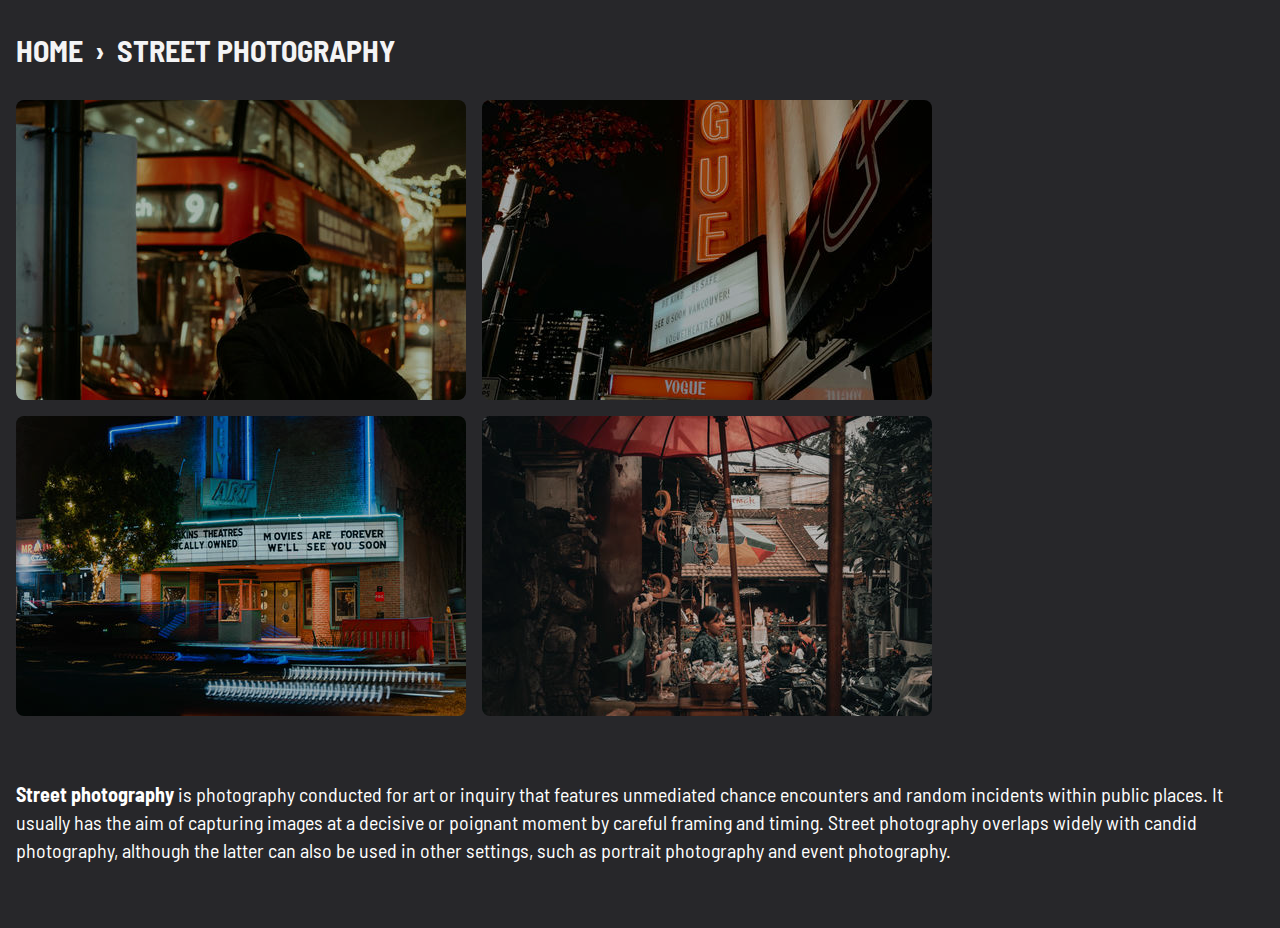
==== commit c2db9816: "Add descriptions" ====
--- a/street photography/index.html
+++ b/street photography/index.html
@@ -48,10 +48,10 @@
     <!-- Navigation -->
     <div class="flex flex-row space-x-3 font-bold uppercase text-3xl text-zinc-100 my-8">
       
-      <div><a href="./..">home</a></div>
+      <div><a class="no-underline hover:underline underline-offset-4 decoration-2 transition-all" href="./..">home</a></div>
       <div>›</div>
       
-      <div><a href=".">street photography</a></div>
+      <div><a class="no-underline hover:underline underline-offset-4 decoration-2 transition-all" href=".">street photography</a></div>
       
       
     </div>
@@ -88,6 +88,18 @@
       
     </div>
     
+
+    
+    <div class="text-xl my-16">
+    <p><strong>Street photography</strong> is photography conducted for art or inquiry that features
+unmediated chance encounters and random incidents within public places. It
+usually has the aim of capturing images at a decisive or poignant moment by
+careful framing and timing. Street photography overlaps widely with candid
+photography, although the latter can also be used in other settings, such as
+portrait photography and event photography.</p>
+
+    </div>
+    
   </main>
 </body>
 </html>
--- a/static/css/app.css
+++ b/static/css/app.css
@@ -1,2 +1,2 @@
 /*! tailwindcss v4.0.0-beta.8 | MIT License | https://tailwindcss.com */
-@layer theme{:root{--font-sans:ui-sans-serif,system-ui,sans-serif,"Apple Color Emoji","Segoe UI Emoji","Segoe UI Symbol","Noto Color Emoji";--font-serif:ui-serif,Georgia,Cambria,"Times New Roman",Times,serif;--font-mono:ui-monospace,SFMono-Regular,Menlo,Monaco,Consolas,"Liberation Mono","Courier New",monospace;--color-red-50:oklch(.971 .013 17.38);--color-red-100:oklch(.936 .032 17.717);--color-red-200:oklch(.885 .062 18.334);--color-red-300:oklch(.808 .114 19.571);--color-red-400:oklch(.704 .191 22.216);--color-red-500:oklch(.637 .237 25.331);--color-red-600:oklch(.577 .245 27.325);--color-red-700:oklch(.505 .213 27.518);--color-red-800:oklch(.444 .177 26.899);--color-red-900:oklch(.396 .141 25.723);--color-red-950:oklch(.258 .092 26.042);--color-orange-50:oklch(.98 .016 73.684);--color-orange-100:oklch(.954 .038 75.164);--color-orange-200:oklch(.901 .076 70.697);--color-orange-300:oklch(.837 .128 66.29);--color-orange-400:oklch(.75 .183 55.934);--color-orange-500:oklch(.705 .213 47.604);--color-orange-600:oklch(.646 .222 41.116);--color-orange-700:oklch(.553 .195 38.402);--color-orange-800:oklch(.47 .157 37.304);--color-orange-900:oklch(.408 .123 38.172);--color-orange-950:oklch(.266 .079 36.259);--color-amber-50:oklch(.987 .022 95.277);--color-amber-100:oklch(.962 .059 95.617);--color-amber-200:oklch(.924 .12 95.746);--color-amber-300:oklch(.879 .169 91.605);--color-amber-400:oklch(.828 .189 84.429);--color-amber-500:oklch(.769 .188 70.08);--color-amber-600:oklch(.666 .179 58.318);--color-amber-700:oklch(.555 .163 48.998);--color-amber-800:oklch(.473 .137 46.201);--color-amber-900:oklch(.414 .112 45.904);--color-amber-950:oklch(.279 .077 45.635);--color-yellow-50:oklch(.987 .026 102.212);--color-yellow-100:oklch(.973 .071 103.193);--color-yellow-200:oklch(.945 .129 101.54);--color-yellow-300:oklch(.905 .182 98.111);--color-yellow-400:oklch(.852 .199 91.936);--color-yellow-500:oklch(.795 .184 86.047);--color-yellow-600:oklch(.681 .162 75.834);--color-yellow-700:oklch(.554 .135 66.442);--color-yellow-800:oklch(.476 .114 61.907);--color-yellow-900:oklch(.421 .095 57.708);--color-yellow-950:oklch(.286 .066 53.813);--color-lime-50:oklch(.986 .031 120.757);--color-lime-100:oklch(.967 .067 122.328);--color-lime-200:oklch(.938 .127 124.321);--color-lime-300:oklch(.897 .196 126.665);--color-lime-400:oklch(.841 .238 128.85);--color-lime-500:oklch(.768 .233 130.85);--color-lime-600:oklch(.648 .2 131.684);--color-lime-700:oklch(.532 .157 131.589);--color-lime-800:oklch(.453 .124 130.933);--color-lime-900:oklch(.405 .101 131.063);--color-lime-950:oklch(.274 .072 132.109);--color-green-50:oklch(.982 .018 155.826);--color-green-100:oklch(.962 .044 156.743);--color-green-200:oklch(.925 .084 155.995);--color-green-300:oklch(.871 .15 154.449);--color-green-400:oklch(.792 .209 151.711);--color-green-500:oklch(.723 .219 149.579);--color-green-600:oklch(.627 .194 149.214);--color-green-700:oklch(.527 .154 150.069);--color-green-800:oklch(.448 .119 151.328);--color-green-900:oklch(.393 .095 152.535);--color-green-950:oklch(.266 .065 152.934);--color-emerald-50:oklch(.979 .021 166.113);--color-emerald-100:oklch(.95 .052 163.051);--color-emerald-200:oklch(.905 .093 164.15);--color-emerald-300:oklch(.845 .143 164.978);--color-emerald-400:oklch(.765 .177 163.223);--color-emerald-500:oklch(.696 .17 162.48);--color-emerald-600:oklch(.596 .145 163.225);--color-emerald-700:oklch(.508 .118 165.612);--color-emerald-800:oklch(.432 .095 166.913);--color-emerald-900:oklch(.378 .077 168.94);--color-emerald-950:oklch(.262 .051 172.552);--color-teal-50:oklch(.984 .014 180.72);--color-teal-100:oklch(.953 .051 180.801);--color-teal-200:oklch(.91 .096 180.426);--color-teal-300:oklch(.855 .138 181.071);--color-teal-400:oklch(.777 .152 181.912);--color-teal-500:oklch(.704 .14 182.503);--color-teal-600:oklch(.6 .118 184.704);--color-teal-700:oklch(.511 .096 186.391);--color-teal-800:oklch(.437 .078 188.216);--color-teal-900:oklch(.386 .063 188.416);--color-teal-950:oklch(.277 .046 192.524);--color-cyan-50:oklch(.984 .019 200.873);--color-cyan-100:oklch(.956 .045 203.388);--color-cyan-200:oklch(.917 .08 205.041);--color-cyan-300:oklch(.865 .127 207.078);--color-cyan-400:oklch(.789 .154 211.53);--color-cyan-500:oklch(.715 .143 215.221);--color-cyan-600:oklch(.609 .126 221.723);--color-cyan-700:oklch(.52 .105 223.128);--color-cyan-800:oklch(.45 .085 224.283);--color-cyan-900:oklch(.398 .07 227.392);--color-cyan-950:oklch(.302 .056 229.695);--color-sky-50:oklch(.977 .013 236.62);--color-sky-100:oklch(.951 .026 236.824);--color-sky-200:oklch(.901 .058 230.902);--color-sky-300:oklch(.828 .111 230.318);--color-sky-400:oklch(.746 .16 232.661);--color-sky-500:oklch(.685 .169 237.323);--color-sky-600:oklch(.588 .158 241.966);--color-sky-700:oklch(.5 .134 242.749);--color-sky-800:oklch(.443 .11 240.79);--color-sky-900:oklch(.391 .09 240.876);--color-sky-950:oklch(.293 .066 243.157);--color-blue-50:oklch(.97 .014 254.604);--color-blue-100:oklch(.932 .032 255.585);--color-blue-200:oklch(.882 .059 254.128);--color-blue-300:oklch(.809 .105 251.813);--color-blue-400:oklch(.707 .165 254.624);--color-blue-500:oklch(.623 .214 259.815);--color-blue-600:oklch(.546 .245 262.881);--color-blue-700:oklch(.488 .243 264.376);--color-blue-800:oklch(.424 .199 265.638);--color-blue-900:oklch(.379 .146 265.522);--color-blue-950:oklch(.282 .091 267.935);--color-indigo-50:oklch(.962 .018 272.314);--color-indigo-100:oklch(.93 .034 272.788);--color-indigo-200:oklch(.87 .065 274.039);--color-indigo-300:oklch(.785 .115 274.713);--color-indigo-400:oklch(.673 .182 276.935);--color-indigo-500:oklch(.585 .233 277.117);--color-indigo-600:oklch(.511 .262 276.966);--color-indigo-700:oklch(.457 .24 277.023);--color-indigo-800:oklch(.398 .195 277.366);--color-indigo-900:oklch(.359 .144 278.697);--color-indigo-950:oklch(.257 .09 281.288);--color-violet-50:oklch(.969 .016 293.756);--color-violet-100:oklch(.943 .029 294.588);--color-violet-200:oklch(.894 .057 293.283);--color-violet-300:oklch(.811 .111 293.571);--color-violet-400:oklch(.702 .183 293.541);--color-violet-500:oklch(.606 .25 292.717);--color-violet-600:oklch(.541 .281 293.009);--color-violet-700:oklch(.491 .27 292.581);--color-violet-800:oklch(.432 .232 292.759);--color-violet-900:oklch(.38 .189 293.745);--color-violet-950:oklch(.283 .141 291.089);--color-purple-50:oklch(.977 .014 308.299);--color-purple-100:oklch(.946 .033 307.174);--color-purple-200:oklch(.902 .063 306.703);--color-purple-300:oklch(.827 .119 306.383);--color-purple-400:oklch(.714 .203 305.504);--color-purple-500:oklch(.627 .265 303.9);--color-purple-600:oklch(.558 .288 302.321);--color-purple-700:oklch(.496 .265 301.924);--color-purple-800:oklch(.438 .218 303.724);--color-purple-900:oklch(.381 .176 304.987);--color-purple-950:oklch(.291 .149 302.717);--color-fuchsia-50:oklch(.977 .017 320.058);--color-fuchsia-100:oklch(.952 .037 318.852);--color-fuchsia-200:oklch(.903 .076 319.62);--color-fuchsia-300:oklch(.833 .145 321.434);--color-fuchsia-400:oklch(.74 .238 322.16);--color-fuchsia-500:oklch(.667 .295 322.15);--color-fuchsia-600:oklch(.591 .293 322.896);--color-fuchsia-700:oklch(.518 .253 323.949);--color-fuchsia-800:oklch(.452 .211 324.591);--color-fuchsia-900:oklch(.401 .17 325.612);--color-fuchsia-950:oklch(.293 .136 325.661);--color-pink-50:oklch(.971 .014 343.198);--color-pink-100:oklch(.948 .028 342.258);--color-pink-200:oklch(.899 .061 343.231);--color-pink-300:oklch(.823 .12 346.018);--color-pink-400:oklch(.718 .202 349.761);--color-pink-500:oklch(.656 .241 354.308);--color-pink-600:oklch(.592 .249 .584);--color-pink-700:oklch(.525 .223 3.958);--color-pink-800:oklch(.459 .187 3.815);--color-pink-900:oklch(.408 .153 2.432);--color-pink-950:oklch(.284 .109 3.907);--color-rose-50:oklch(.969 .015 12.422);--color-rose-100:oklch(.941 .03 12.58);--color-rose-200:oklch(.892 .058 10.001);--color-rose-300:oklch(.81 .117 11.638);--color-rose-400:oklch(.712 .194 13.428);--color-rose-500:oklch(.645 .246 16.439);--color-rose-600:oklch(.586 .253 17.585);--color-rose-700:oklch(.514 .222 16.935);--color-rose-800:oklch(.455 .188 13.697);--color-rose-900:oklch(.41 .159 10.272);--color-rose-950:oklch(.271 .105 12.094);--color-slate-50:oklch(.984 .003 247.858);--color-slate-100:oklch(.968 .007 247.896);--color-slate-200:oklch(.929 .013 255.508);--color-slate-300:oklch(.869 .022 252.894);--color-slate-400:oklch(.704 .04 256.788);--color-slate-500:oklch(.554 .046 257.417);--color-slate-600:oklch(.446 .043 257.281);--color-slate-700:oklch(.372 .044 257.287);--color-slate-800:oklch(.279 .041 260.031);--color-slate-900:oklch(.208 .042 265.755);--color-slate-950:oklch(.129 .042 264.695);--color-gray-50:oklch(.985 .002 247.839);--color-gray-100:oklch(.967 .003 264.542);--color-gray-200:oklch(.928 .006 264.531);--color-gray-300:oklch(.872 .01 258.338);--color-gray-400:oklch(.707 .022 261.325);--color-gray-500:oklch(.551 .027 264.364);--color-gray-600:oklch(.446 .03 256.802);--color-gray-700:oklch(.373 .034 259.733);--color-gray-800:oklch(.278 .033 256.848);--color-gray-900:oklch(.21 .034 264.665);--color-gray-950:oklch(.13 .028 261.692);--color-zinc-50:oklch(.985 0 0);--color-zinc-100:oklch(.967 .001 286.375);--color-zinc-200:oklch(.92 .004 286.32);--color-zinc-300:oklch(.871 .006 286.286);--color-zinc-400:oklch(.705 .015 286.067);--color-zinc-500:oklch(.552 .016 285.938);--color-zinc-600:oklch(.442 .017 285.786);--color-zinc-700:oklch(.37 .013 285.805);--color-zinc-800:oklch(.274 .006 286.033);--color-zinc-900:oklch(.21 .006 285.885);--color-zinc-950:oklch(.141 .005 285.823);--color-neutral-50:oklch(.985 0 0);--color-neutral-100:oklch(.97 0 0);--color-neutral-200:oklch(.922 0 0);--color-neutral-300:oklch(.87 0 0);--color-neutral-400:oklch(.708 0 0);--color-neutral-500:oklch(.556 0 0);--color-neutral-600:oklch(.439 0 0);--color-neutral-700:oklch(.371 0 0);--color-neutral-800:oklch(.269 0 0);--color-neutral-900:oklch(.205 0 0);--color-neutral-950:oklch(.145 0 0);--color-stone-50:oklch(.985 .001 106.423);--color-stone-100:oklch(.97 .001 106.424);--color-stone-200:oklch(.923 .003 48.717);--color-stone-300:oklch(.869 .005 56.366);--color-stone-400:oklch(.709 .01 56.259);--color-stone-500:oklch(.553 .013 58.071);--color-stone-600:oklch(.444 .011 73.639);--color-stone-700:oklch(.374 .01 67.558);--color-stone-800:oklch(.268 .007 34.298);--color-stone-900:oklch(.216 .006 56.043);--color-stone-950:oklch(.147 .004 49.25);--color-black:#000;--color-white:#fff;--spacing:.25rem;--breakpoint-sm:40rem;--breakpoint-md:48rem;--breakpoint-lg:64rem;--breakpoint-xl:80rem;--breakpoint-2xl:96rem;--container-3xs:16rem;--container-2xs:18rem;--container-xs:20rem;--container-sm:24rem;--container-md:28rem;--container-lg:32rem;--container-xl:36rem;--container-2xl:42rem;--container-3xl:48rem;--container-4xl:56rem;--container-5xl:64rem;--container-6xl:72rem;--container-7xl:80rem;--container-prose:65ch;--text-xs:.75rem;--text-xs--line-height:calc(1/.75);--text-sm:.875rem;--text-sm--line-height:calc(1.25/.875);--text-base:1rem;--text-base--line-height:calc(1.5/1);--text-lg:1.125rem;--text-lg--line-height:calc(1.75/1.125);--text-xl:1.25rem;--text-xl--line-height:calc(1.75/1.25);--text-2xl:1.5rem;--text-2xl--line-height:calc(2/1.5);--text-3xl:1.875rem;--text-3xl--line-height:calc(2.25/1.875);--text-4xl:2.25rem;--text-4xl--line-height:calc(2.5/2.25);--text-5xl:3rem;--text-5xl--line-height:1;--text-6xl:3.75rem;--text-6xl--line-height:1;--text-7xl:4.5rem;--text-7xl--line-height:1;--text-8xl:6rem;--text-8xl--line-height:1;--text-9xl:8rem;--text-9xl--line-height:1;--font-weight-thin:100;--font-weight-extralight:200;--font-weight-light:300;--font-weight-normal:400;--font-weight-medium:500;--font-weight-semibold:600;--font-weight-bold:700;--font-weight-extrabold:800;--font-weight-black:900;--tracking-tighter:-.05em;--tracking-tight:-.025em;--tracking-normal:0em;--tracking-wide:.025em;--tracking-wider:.05em;--tracking-widest:.1em;--leading-tight:1.25;--leading-snug:1.375;--leading-normal:1.5;--leading-relaxed:1.625;--leading-loose:2;--radius-xs:.125rem;--radius-sm:.25rem;--radius-md:.375rem;--radius-lg:.5rem;--radius-xl:.75rem;--radius-2xl:1rem;--radius-3xl:1.5rem;--radius-4xl:2rem;--shadow-2xs:0 1px #0000000d;--shadow-xs:0 1px 2px 0 #0000000d;--shadow-sm:0 1px 3px 0 #0000001a,0 1px 2px -1px #0000001a;--shadow-md:0 4px 6px -1px #0000001a,0 2px 4px -2px #0000001a;--shadow-lg:0 10px 15px -3px #0000001a,0 4px 6px -4px #0000001a;--shadow-xl:0 20px 25px -5px #0000001a,0 8px 10px -6px #0000001a;--shadow-2xl:0 25px 50px -12px #00000040;--inset-shadow-2xs:inset 0 1px #0000000d;--inset-shadow-xs:inset 0 1px 1px #0000000d;--inset-shadow-sm:inset 0 2px 4px #0000000d;--drop-shadow-xs:0 1px 1px #0000000d;--drop-shadow-sm:0 1px 2px #00000026;--drop-shadow-md:0 3px 3px #0000001f;--drop-shadow-lg:0 4px 4px #00000026;--drop-shadow-xl:0 9px 7px #0000001a;--drop-shadow-2xl:0 25px 25px #00000026;--ease-in:cubic-bezier(.4,0,1,1);--ease-out:cubic-bezier(0,0,.2,1);--ease-in-out:cubic-bezier(.4,0,.2,1);--animate-spin:spin 1s linear infinite;--animate-ping:ping 1s cubic-bezier(0,0,.2,1)infinite;--animate-pulse:pulse 2s cubic-bezier(.4,0,.6,1)infinite;--animate-bounce:bounce 1s infinite;--blur-xs:4px;--blur-sm:8px;--blur-md:12px;--blur-lg:16px;--blur-xl:24px;--blur-2xl:40px;--blur-3xl:64px;--perspective-dramatic:100px;--perspective-near:300px;--perspective-normal:500px;--perspective-midrange:800px;--perspective-distant:1200px;--aspect-video:16/9;--default-transition-duration:.15s;--default-transition-timing-function:cubic-bezier(.4,0,.2,1);--default-font-family:var(--font-sans);--default-font-feature-settings:var(--font-sans--font-feature-settings);--default-font-variation-settings:var(--font-sans--font-variation-settings);--default-mono-font-family:var(--font-mono);--default-mono-font-feature-settings:var(--font-mono--font-feature-settings);--default-mono-font-variation-settings:var(--font-mono--font-variation-settings);--font-display:"Barlow Semi Condensed","sans-serif"}}@layer base{*,:after,:before,::backdrop{box-sizing:border-box;border:0 solid;margin:0;padding:0}::file-selector-button{box-sizing:border-box;border:0 solid;margin:0;padding:0}html,:host{-webkit-text-size-adjust:100%;tab-size:4;line-height:1.5;font-family:var(--default-font-family,ui-sans-serif,system-ui,sans-serif,"Apple Color Emoji","Segoe UI Emoji","Segoe UI Symbol","Noto Color Emoji");font-feature-settings:var(--default-font-feature-settings,normal);font-variation-settings:var(--default-font-variation-settings,normal);-webkit-tap-highlight-color:transparent}body{line-height:inherit}hr{color:inherit;border-top-width:1px;height:0}abbr:where([title]){-webkit-text-decoration:underline dotted;text-decoration:underline dotted}h1,h2,h3,h4,h5,h6{font-size:inherit;font-weight:inherit}a{color:inherit;-webkit-text-decoration:inherit;-webkit-text-decoration:inherit;-webkit-text-decoration:inherit;text-decoration:inherit}b,strong{font-weight:bolder}code,kbd,samp,pre{font-family:var(--default-mono-font-family,ui-monospace,SFMono-Regular,Menlo,Monaco,Consolas,"Liberation Mono","Courier New",monospace);font-feature-settings:var(--default-mono-font-feature-settings,normal);font-variation-settings:var(--default-mono-font-variation-settings,normal);font-size:1em}small{font-size:80%}sub,sup{vertical-align:baseline;font-size:75%;line-height:0;position:relative}sub{bottom:-.25em}sup{top:-.5em}table{text-indent:0;border-color:inherit;border-collapse:collapse}:-moz-focusring{outline:auto}progress{vertical-align:baseline}summary{display:list-item}ol,ul,menu{list-style:none}img,svg,video,canvas,audio,iframe,embed,object{vertical-align:middle;display:block}img,video{max-width:100%;height:auto}button,input,select,optgroup,textarea{font:inherit;font-feature-settings:inherit;font-variation-settings:inherit;letter-spacing:inherit;color:inherit;opacity:1;background-color:#0000;border-radius:0}::file-selector-button{font:inherit;font-feature-settings:inherit;font-variation-settings:inherit;letter-spacing:inherit;color:inherit;opacity:1;background-color:#0000;border-radius:0}:where(select:is([multiple],[size])) optgroup{font-weight:bolder}:where(select:is([multiple],[size])) optgroup option{padding-inline-start:20px}::file-selector-button{margin-inline-end:4px}::placeholder{opacity:1;color:color-mix(in oklab,currentColor 50%,transparent)}textarea{resize:vertical}::-webkit-search-decoration{-webkit-appearance:none}::-webkit-date-and-time-value{text-align:inherit;min-height:1lh}::-webkit-datetime-edit{display:inline-flex}::-webkit-datetime-edit-fields-wrapper{padding:0}::-webkit-datetime-edit{padding-block:0}::-webkit-datetime-edit-year-field{padding-block:0}::-webkit-datetime-edit-month-field{padding-block:0}::-webkit-datetime-edit-day-field{padding-block:0}::-webkit-datetime-edit-hour-field{padding-block:0}::-webkit-datetime-edit-minute-field{padding-block:0}::-webkit-datetime-edit-second-field{padding-block:0}::-webkit-datetime-edit-millisecond-field{padding-block:0}::-webkit-datetime-edit-meridiem-field{padding-block:0}:-moz-ui-invalid{box-shadow:none}button,input:where([type=button],[type=reset],[type=submit]){appearance:button}::file-selector-button{appearance:button}::-webkit-inner-spin-button{height:auto}::-webkit-outer-spin-button{height:auto}[hidden]:where(:not([hidden=until-found])){display:none!important}}@layer components;@layer utilities{.visible{visibility:visible}.absolute{position:absolute}.relative{position:relative}.inset-x-0{inset-inline:calc(var(--spacing)*0)}.bottom-0{bottom:calc(var(--spacing)*0)}.container{width:100%}@media (width>=40rem){.container{max-width:40rem}}@media (width>=48rem){.container{max-width:48rem}}@media (width>=64rem){.container{max-width:64rem}}@media (width>=80rem){.container{max-width:80rem}}@media (width>=96rem){.container{max-width:96rem}}.m-2{margin:calc(var(--spacing)*2)}.mx-auto{margin-inline:auto}.my-8{margin-block:calc(var(--spacing)*8)}.block{display:block}.flex{display:flex}.hidden{display:none}.transform{transform:var(--tw-rotate-x)var(--tw-rotate-y)var(--tw-rotate-z)var(--tw-skew-x)var(--tw-skew-y)}.resize{resize:both}.flex-row{flex-direction:row}.flex-wrap{flex-wrap:wrap}.gap-4{gap:calc(var(--spacing)*4)}:where(.space-x-3>:not(:last-child)){--tw-space-x-reverse:0;margin-inline-start:calc(calc(var(--spacing)*3)*var(--tw-space-x-reverse));margin-inline-end:calc(calc(var(--spacing)*3)*calc(1 - var(--tw-space-x-reverse)))}.rounded-lg{border-radius:var(--radius-lg)}.bg-zinc-800{background-color:var(--color-zinc-800)}.px-4{padding-inline:calc(var(--spacing)*4)}.font-display{font-family:var(--font-display)}.text-3xl{font-size:var(--text-3xl);line-height:var(--tw-leading,var(--text-3xl--line-height))}.text-xl{font-size:var(--text-xl);line-height:var(--tw-leading,var(--text-xl--line-height))}.font-bold{--tw-font-weight:var(--font-weight-bold);font-weight:var(--font-weight-bold)}.text-white{color:var(--color-white)}.text-zinc-100{color:var(--color-zinc-100)}.uppercase{text-transform:uppercase}.brightness-50{--tw-brightness:brightness(50%);filter:var(--tw-blur,)var(--tw-brightness,)var(--tw-contrast,)var(--tw-grayscale,)var(--tw-hue-rotate,)var(--tw-invert,)var(--tw-saturate,)var(--tw-sepia,)var(--tw-drop-shadow,)}.brightness-75{--tw-brightness:brightness(75%);filter:var(--tw-blur,)var(--tw-brightness,)var(--tw-contrast,)var(--tw-grayscale,)var(--tw-hue-rotate,)var(--tw-invert,)var(--tw-saturate,)var(--tw-sepia,)var(--tw-drop-shadow,)}.filter{filter:var(--tw-blur,)var(--tw-brightness,)var(--tw-contrast,)var(--tw-grayscale,)var(--tw-hue-rotate,)var(--tw-invert,)var(--tw-saturate,)var(--tw-sepia,)var(--tw-drop-shadow,)}.transition{transition-property:color,background-color,border-color,text-decoration-color,fill,stroke,--tw-gradient-from,--tw-gradient-via,--tw-gradient-to,opacity,box-shadow,transform,translate,scale,rotate,filter,-webkit-backdrop-filter,-webkit-backdrop-filter,-webkit-backdrop-filter,backdrop-filter;transition-timing-function:var(--tw-ease,var(--default-transition-timing-function));transition-duration:var(--tw-duration,var(--default-transition-duration))}.transition-all{transition-property:all;transition-timing-function:var(--tw-ease,var(--default-transition-timing-function));transition-duration:var(--tw-duration,var(--default-transition-duration))}@media (hover:hover){.hover\:brightness-100:hover{--tw-brightness:brightness(100%);filter:var(--tw-blur,)var(--tw-brightness,)var(--tw-contrast,)var(--tw-grayscale,)var(--tw-hue-rotate,)var(--tw-invert,)var(--tw-saturate,)var(--tw-sepia,)var(--tw-drop-shadow,)}}}@supports (-moz-orient:inline){@layer base{*,:before,:after,::backdrop{--tw-rotate-x:rotateX(0);--tw-rotate-y:rotateY(0);--tw-rotate-z:rotateZ(0);--tw-skew-x:skewX(0);--tw-skew-y:skewY(0);--tw-space-x-reverse:0;--tw-font-weight:initial;--tw-blur:initial;--tw-brightness:initial;--tw-contrast:initial;--tw-grayscale:initial;--tw-hue-rotate:initial;--tw-invert:initial;--tw-opacity:initial;--tw-saturate:initial;--tw-sepia:initial}}}@keyframes spin{to{transform:rotate(360deg)}}@keyframes ping{75%,to{opacity:0;transform:scale(2)}}@keyframes pulse{50%{opacity:.5}}@keyframes bounce{0%,to{animation-timing-function:cubic-bezier(.8,0,1,1);transform:translateY(-25%)}50%{animation-timing-function:cubic-bezier(0,0,.2,1);transform:none}}@property --tw-rotate-x{syntax:"*";inherits:false;initial-value:rotateX(0)}@property --tw-rotate-y{syntax:"*";inherits:false;initial-value:rotateY(0)}@property --tw-rotate-z{syntax:"*";inherits:false;initial-value:rotateZ(0)}@property --tw-skew-x{syntax:"*";inherits:false;initial-value:skewX(0)}@property --tw-skew-y{syntax:"*";inherits:false;initial-value:skewY(0)}@property --tw-space-x-reverse{syntax:"*";inherits:false;initial-value:0}@property --tw-font-weight{syntax:"*";inherits:false}@property --tw-blur{syntax:"*";inherits:false}@property --tw-brightness{syntax:"*";inherits:false}@property --tw-contrast{syntax:"*";inherits:false}@property --tw-grayscale{syntax:"*";inherits:false}@property --tw-hue-rotate{syntax:"*";inherits:false}@property --tw-invert{syntax:"*";inherits:false}@property --tw-opacity{syntax:"*";inherits:false}@property --tw-saturate{syntax:"*";inherits:false}@property --tw-sepia{syntax:"*";inherits:false}+@layer theme{:root{--font-sans:ui-sans-serif,system-ui,sans-serif,"Apple Color Emoji","Segoe UI Emoji","Segoe UI Symbol","Noto Color Emoji";--font-serif:ui-serif,Georgia,Cambria,"Times New Roman",Times,serif;--font-mono:ui-monospace,SFMono-Regular,Menlo,Monaco,Consolas,"Liberation Mono","Courier New",monospace;--color-red-50:oklch(.971 .013 17.38);--color-red-100:oklch(.936 .032 17.717);--color-red-200:oklch(.885 .062 18.334);--color-red-300:oklch(.808 .114 19.571);--color-red-400:oklch(.704 .191 22.216);--color-red-500:oklch(.637 .237 25.331);--color-red-600:oklch(.577 .245 27.325);--color-red-700:oklch(.505 .213 27.518);--color-red-800:oklch(.444 .177 26.899);--color-red-900:oklch(.396 .141 25.723);--color-red-950:oklch(.258 .092 26.042);--color-orange-50:oklch(.98 .016 73.684);--color-orange-100:oklch(.954 .038 75.164);--color-orange-200:oklch(.901 .076 70.697);--color-orange-300:oklch(.837 .128 66.29);--color-orange-400:oklch(.75 .183 55.934);--color-orange-500:oklch(.705 .213 47.604);--color-orange-600:oklch(.646 .222 41.116);--color-orange-700:oklch(.553 .195 38.402);--color-orange-800:oklch(.47 .157 37.304);--color-orange-900:oklch(.408 .123 38.172);--color-orange-950:oklch(.266 .079 36.259);--color-amber-50:oklch(.987 .022 95.277);--color-amber-100:oklch(.962 .059 95.617);--color-amber-200:oklch(.924 .12 95.746);--color-amber-300:oklch(.879 .169 91.605);--color-amber-400:oklch(.828 .189 84.429);--color-amber-500:oklch(.769 .188 70.08);--color-amber-600:oklch(.666 .179 58.318);--color-amber-700:oklch(.555 .163 48.998);--color-amber-800:oklch(.473 .137 46.201);--color-amber-900:oklch(.414 .112 45.904);--color-amber-950:oklch(.279 .077 45.635);--color-yellow-50:oklch(.987 .026 102.212);--color-yellow-100:oklch(.973 .071 103.193);--color-yellow-200:oklch(.945 .129 101.54);--color-yellow-300:oklch(.905 .182 98.111);--color-yellow-400:oklch(.852 .199 91.936);--color-yellow-500:oklch(.795 .184 86.047);--color-yellow-600:oklch(.681 .162 75.834);--color-yellow-700:oklch(.554 .135 66.442);--color-yellow-800:oklch(.476 .114 61.907);--color-yellow-900:oklch(.421 .095 57.708);--color-yellow-950:oklch(.286 .066 53.813);--color-lime-50:oklch(.986 .031 120.757);--color-lime-100:oklch(.967 .067 122.328);--color-lime-200:oklch(.938 .127 124.321);--color-lime-300:oklch(.897 .196 126.665);--color-lime-400:oklch(.841 .238 128.85);--color-lime-500:oklch(.768 .233 130.85);--color-lime-600:oklch(.648 .2 131.684);--color-lime-700:oklch(.532 .157 131.589);--color-lime-800:oklch(.453 .124 130.933);--color-lime-900:oklch(.405 .101 131.063);--color-lime-950:oklch(.274 .072 132.109);--color-green-50:oklch(.982 .018 155.826);--color-green-100:oklch(.962 .044 156.743);--color-green-200:oklch(.925 .084 155.995);--color-green-300:oklch(.871 .15 154.449);--color-green-400:oklch(.792 .209 151.711);--color-green-500:oklch(.723 .219 149.579);--color-green-600:oklch(.627 .194 149.214);--color-green-700:oklch(.527 .154 150.069);--color-green-800:oklch(.448 .119 151.328);--color-green-900:oklch(.393 .095 152.535);--color-green-950:oklch(.266 .065 152.934);--color-emerald-50:oklch(.979 .021 166.113);--color-emerald-100:oklch(.95 .052 163.051);--color-emerald-200:oklch(.905 .093 164.15);--color-emerald-300:oklch(.845 .143 164.978);--color-emerald-400:oklch(.765 .177 163.223);--color-emerald-500:oklch(.696 .17 162.48);--color-emerald-600:oklch(.596 .145 163.225);--color-emerald-700:oklch(.508 .118 165.612);--color-emerald-800:oklch(.432 .095 166.913);--color-emerald-900:oklch(.378 .077 168.94);--color-emerald-950:oklch(.262 .051 172.552);--color-teal-50:oklch(.984 .014 180.72);--color-teal-100:oklch(.953 .051 180.801);--color-teal-200:oklch(.91 .096 180.426);--color-teal-300:oklch(.855 .138 181.071);--color-teal-400:oklch(.777 .152 181.912);--color-teal-500:oklch(.704 .14 182.503);--color-teal-600:oklch(.6 .118 184.704);--color-teal-700:oklch(.511 .096 186.391);--color-teal-800:oklch(.437 .078 188.216);--color-teal-900:oklch(.386 .063 188.416);--color-teal-950:oklch(.277 .046 192.524);--color-cyan-50:oklch(.984 .019 200.873);--color-cyan-100:oklch(.956 .045 203.388);--color-cyan-200:oklch(.917 .08 205.041);--color-cyan-300:oklch(.865 .127 207.078);--color-cyan-400:oklch(.789 .154 211.53);--color-cyan-500:oklch(.715 .143 215.221);--color-cyan-600:oklch(.609 .126 221.723);--color-cyan-700:oklch(.52 .105 223.128);--color-cyan-800:oklch(.45 .085 224.283);--color-cyan-900:oklch(.398 .07 227.392);--color-cyan-950:oklch(.302 .056 229.695);--color-sky-50:oklch(.977 .013 236.62);--color-sky-100:oklch(.951 .026 236.824);--color-sky-200:oklch(.901 .058 230.902);--color-sky-300:oklch(.828 .111 230.318);--color-sky-400:oklch(.746 .16 232.661);--color-sky-500:oklch(.685 .169 237.323);--color-sky-600:oklch(.588 .158 241.966);--color-sky-700:oklch(.5 .134 242.749);--color-sky-800:oklch(.443 .11 240.79);--color-sky-900:oklch(.391 .09 240.876);--color-sky-950:oklch(.293 .066 243.157);--color-blue-50:oklch(.97 .014 254.604);--color-blue-100:oklch(.932 .032 255.585);--color-blue-200:oklch(.882 .059 254.128);--color-blue-300:oklch(.809 .105 251.813);--color-blue-400:oklch(.707 .165 254.624);--color-blue-500:oklch(.623 .214 259.815);--color-blue-600:oklch(.546 .245 262.881);--color-blue-700:oklch(.488 .243 264.376);--color-blue-800:oklch(.424 .199 265.638);--color-blue-900:oklch(.379 .146 265.522);--color-blue-950:oklch(.282 .091 267.935);--color-indigo-50:oklch(.962 .018 272.314);--color-indigo-100:oklch(.93 .034 272.788);--color-indigo-200:oklch(.87 .065 274.039);--color-indigo-300:oklch(.785 .115 274.713);--color-indigo-400:oklch(.673 .182 276.935);--color-indigo-500:oklch(.585 .233 277.117);--color-indigo-600:oklch(.511 .262 276.966);--color-indigo-700:oklch(.457 .24 277.023);--color-indigo-800:oklch(.398 .195 277.366);--color-indigo-900:oklch(.359 .144 278.697);--color-indigo-950:oklch(.257 .09 281.288);--color-violet-50:oklch(.969 .016 293.756);--color-violet-100:oklch(.943 .029 294.588);--color-violet-200:oklch(.894 .057 293.283);--color-violet-300:oklch(.811 .111 293.571);--color-violet-400:oklch(.702 .183 293.541);--color-violet-500:oklch(.606 .25 292.717);--color-violet-600:oklch(.541 .281 293.009);--color-violet-700:oklch(.491 .27 292.581);--color-violet-800:oklch(.432 .232 292.759);--color-violet-900:oklch(.38 .189 293.745);--color-violet-950:oklch(.283 .141 291.089);--color-purple-50:oklch(.977 .014 308.299);--color-purple-100:oklch(.946 .033 307.174);--color-purple-200:oklch(.902 .063 306.703);--color-purple-300:oklch(.827 .119 306.383);--color-purple-400:oklch(.714 .203 305.504);--color-purple-500:oklch(.627 .265 303.9);--color-purple-600:oklch(.558 .288 302.321);--color-purple-700:oklch(.496 .265 301.924);--color-purple-800:oklch(.438 .218 303.724);--color-purple-900:oklch(.381 .176 304.987);--color-purple-950:oklch(.291 .149 302.717);--color-fuchsia-50:oklch(.977 .017 320.058);--color-fuchsia-100:oklch(.952 .037 318.852);--color-fuchsia-200:oklch(.903 .076 319.62);--color-fuchsia-300:oklch(.833 .145 321.434);--color-fuchsia-400:oklch(.74 .238 322.16);--color-fuchsia-500:oklch(.667 .295 322.15);--color-fuchsia-600:oklch(.591 .293 322.896);--color-fuchsia-700:oklch(.518 .253 323.949);--color-fuchsia-800:oklch(.452 .211 324.591);--color-fuchsia-900:oklch(.401 .17 325.612);--color-fuchsia-950:oklch(.293 .136 325.661);--color-pink-50:oklch(.971 .014 343.198);--color-pink-100:oklch(.948 .028 342.258);--color-pink-200:oklch(.899 .061 343.231);--color-pink-300:oklch(.823 .12 346.018);--color-pink-400:oklch(.718 .202 349.761);--color-pink-500:oklch(.656 .241 354.308);--color-pink-600:oklch(.592 .249 .584);--color-pink-700:oklch(.525 .223 3.958);--color-pink-800:oklch(.459 .187 3.815);--color-pink-900:oklch(.408 .153 2.432);--color-pink-950:oklch(.284 .109 3.907);--color-rose-50:oklch(.969 .015 12.422);--color-rose-100:oklch(.941 .03 12.58);--color-rose-200:oklch(.892 .058 10.001);--color-rose-300:oklch(.81 .117 11.638);--color-rose-400:oklch(.712 .194 13.428);--color-rose-500:oklch(.645 .246 16.439);--color-rose-600:oklch(.586 .253 17.585);--color-rose-700:oklch(.514 .222 16.935);--color-rose-800:oklch(.455 .188 13.697);--color-rose-900:oklch(.41 .159 10.272);--color-rose-950:oklch(.271 .105 12.094);--color-slate-50:oklch(.984 .003 247.858);--color-slate-100:oklch(.968 .007 247.896);--color-slate-200:oklch(.929 .013 255.508);--color-slate-300:oklch(.869 .022 252.894);--color-slate-400:oklch(.704 .04 256.788);--color-slate-500:oklch(.554 .046 257.417);--color-slate-600:oklch(.446 .043 257.281);--color-slate-700:oklch(.372 .044 257.287);--color-slate-800:oklch(.279 .041 260.031);--color-slate-900:oklch(.208 .042 265.755);--color-slate-950:oklch(.129 .042 264.695);--color-gray-50:oklch(.985 .002 247.839);--color-gray-100:oklch(.967 .003 264.542);--color-gray-200:oklch(.928 .006 264.531);--color-gray-300:oklch(.872 .01 258.338);--color-gray-400:oklch(.707 .022 261.325);--color-gray-500:oklch(.551 .027 264.364);--color-gray-600:oklch(.446 .03 256.802);--color-gray-700:oklch(.373 .034 259.733);--color-gray-800:oklch(.278 .033 256.848);--color-gray-900:oklch(.21 .034 264.665);--color-gray-950:oklch(.13 .028 261.692);--color-zinc-50:oklch(.985 0 0);--color-zinc-100:oklch(.967 .001 286.375);--color-zinc-200:oklch(.92 .004 286.32);--color-zinc-300:oklch(.871 .006 286.286);--color-zinc-400:oklch(.705 .015 286.067);--color-zinc-500:oklch(.552 .016 285.938);--color-zinc-600:oklch(.442 .017 285.786);--color-zinc-700:oklch(.37 .013 285.805);--color-zinc-800:oklch(.274 .006 286.033);--color-zinc-900:oklch(.21 .006 285.885);--color-zinc-950:oklch(.141 .005 285.823);--color-neutral-50:oklch(.985 0 0);--color-neutral-100:oklch(.97 0 0);--color-neutral-200:oklch(.922 0 0);--color-neutral-300:oklch(.87 0 0);--color-neutral-400:oklch(.708 0 0);--color-neutral-500:oklch(.556 0 0);--color-neutral-600:oklch(.439 0 0);--color-neutral-700:oklch(.371 0 0);--color-neutral-800:oklch(.269 0 0);--color-neutral-900:oklch(.205 0 0);--color-neutral-950:oklch(.145 0 0);--color-stone-50:oklch(.985 .001 106.423);--color-stone-100:oklch(.97 .001 106.424);--color-stone-200:oklch(.923 .003 48.717);--color-stone-300:oklch(.869 .005 56.366);--color-stone-400:oklch(.709 .01 56.259);--color-stone-500:oklch(.553 .013 58.071);--color-stone-600:oklch(.444 .011 73.639);--color-stone-700:oklch(.374 .01 67.558);--color-stone-800:oklch(.268 .007 34.298);--color-stone-900:oklch(.216 .006 56.043);--color-stone-950:oklch(.147 .004 49.25);--color-black:#000;--color-white:#fff;--spacing:.25rem;--breakpoint-sm:40rem;--breakpoint-md:48rem;--breakpoint-lg:64rem;--breakpoint-xl:80rem;--breakpoint-2xl:96rem;--container-3xs:16rem;--container-2xs:18rem;--container-xs:20rem;--container-sm:24rem;--container-md:28rem;--container-lg:32rem;--container-xl:36rem;--container-2xl:42rem;--container-3xl:48rem;--container-4xl:56rem;--container-5xl:64rem;--container-6xl:72rem;--container-7xl:80rem;--container-prose:65ch;--text-xs:.75rem;--text-xs--line-height:calc(1/.75);--text-sm:.875rem;--text-sm--line-height:calc(1.25/.875);--text-base:1rem;--text-base--line-height:calc(1.5/1);--text-lg:1.125rem;--text-lg--line-height:calc(1.75/1.125);--text-xl:1.25rem;--text-xl--line-height:calc(1.75/1.25);--text-2xl:1.5rem;--text-2xl--line-height:calc(2/1.5);--text-3xl:1.875rem;--text-3xl--line-height:calc(2.25/1.875);--text-4xl:2.25rem;--text-4xl--line-height:calc(2.5/2.25);--text-5xl:3rem;--text-5xl--line-height:1;--text-6xl:3.75rem;--text-6xl--line-height:1;--text-7xl:4.5rem;--text-7xl--line-height:1;--text-8xl:6rem;--text-8xl--line-height:1;--text-9xl:8rem;--text-9xl--line-height:1;--font-weight-thin:100;--font-weight-extralight:200;--font-weight-light:300;--font-weight-normal:400;--font-weight-medium:500;--font-weight-semibold:600;--font-weight-bold:700;--font-weight-extrabold:800;--font-weight-black:900;--tracking-tighter:-.05em;--tracking-tight:-.025em;--tracking-normal:0em;--tracking-wide:.025em;--tracking-wider:.05em;--tracking-widest:.1em;--leading-tight:1.25;--leading-snug:1.375;--leading-normal:1.5;--leading-relaxed:1.625;--leading-loose:2;--radius-xs:.125rem;--radius-sm:.25rem;--radius-md:.375rem;--radius-lg:.5rem;--radius-xl:.75rem;--radius-2xl:1rem;--radius-3xl:1.5rem;--radius-4xl:2rem;--shadow-2xs:0 1px #0000000d;--shadow-xs:0 1px 2px 0 #0000000d;--shadow-sm:0 1px 3px 0 #0000001a,0 1px 2px -1px #0000001a;--shadow-md:0 4px 6px -1px #0000001a,0 2px 4px -2px #0000001a;--shadow-lg:0 10px 15px -3px #0000001a,0 4px 6px -4px #0000001a;--shadow-xl:0 20px 25px -5px #0000001a,0 8px 10px -6px #0000001a;--shadow-2xl:0 25px 50px -12px #00000040;--inset-shadow-2xs:inset 0 1px #0000000d;--inset-shadow-xs:inset 0 1px 1px #0000000d;--inset-shadow-sm:inset 0 2px 4px #0000000d;--drop-shadow-xs:0 1px 1px #0000000d;--drop-shadow-sm:0 1px 2px #00000026;--drop-shadow-md:0 3px 3px #0000001f;--drop-shadow-lg:0 4px 4px #00000026;--drop-shadow-xl:0 9px 7px #0000001a;--drop-shadow-2xl:0 25px 25px #00000026;--ease-in:cubic-bezier(.4,0,1,1);--ease-out:cubic-bezier(0,0,.2,1);--ease-in-out:cubic-bezier(.4,0,.2,1);--animate-spin:spin 1s linear infinite;--animate-ping:ping 1s cubic-bezier(0,0,.2,1)infinite;--animate-pulse:pulse 2s cubic-bezier(.4,0,.6,1)infinite;--animate-bounce:bounce 1s infinite;--blur-xs:4px;--blur-sm:8px;--blur-md:12px;--blur-lg:16px;--blur-xl:24px;--blur-2xl:40px;--blur-3xl:64px;--perspective-dramatic:100px;--perspective-near:300px;--perspective-normal:500px;--perspective-midrange:800px;--perspective-distant:1200px;--aspect-video:16/9;--default-transition-duration:.15s;--default-transition-timing-function:cubic-bezier(.4,0,.2,1);--default-font-family:var(--font-sans);--default-font-feature-settings:var(--font-sans--font-feature-settings);--default-font-variation-settings:var(--font-sans--font-variation-settings);--default-mono-font-family:var(--font-mono);--default-mono-font-feature-settings:var(--font-mono--font-feature-settings);--default-mono-font-variation-settings:var(--font-mono--font-variation-settings);--font-display:"Barlow Semi Condensed","sans-serif"}}@layer base{*,:after,:before,::backdrop{box-sizing:border-box;border:0 solid;margin:0;padding:0}::file-selector-button{box-sizing:border-box;border:0 solid;margin:0;padding:0}html,:host{-webkit-text-size-adjust:100%;tab-size:4;line-height:1.5;font-family:var(--default-font-family,ui-sans-serif,system-ui,sans-serif,"Apple Color Emoji","Segoe UI Emoji","Segoe UI Symbol","Noto Color Emoji");font-feature-settings:var(--default-font-feature-settings,normal);font-variation-settings:var(--default-font-variation-settings,normal);-webkit-tap-highlight-color:transparent}body{line-height:inherit}hr{color:inherit;border-top-width:1px;height:0}abbr:where([title]){-webkit-text-decoration:underline dotted;text-decoration:underline dotted}h1,h2,h3,h4,h5,h6{font-size:inherit;font-weight:inherit}a{color:inherit;-webkit-text-decoration:inherit;-webkit-text-decoration:inherit;-webkit-text-decoration:inherit;text-decoration:inherit}b,strong{font-weight:bolder}code,kbd,samp,pre{font-family:var(--default-mono-font-family,ui-monospace,SFMono-Regular,Menlo,Monaco,Consolas,"Liberation Mono","Courier New",monospace);font-feature-settings:var(--default-mono-font-feature-settings,normal);font-variation-settings:var(--default-mono-font-variation-settings,normal);font-size:1em}small{font-size:80%}sub,sup{vertical-align:baseline;font-size:75%;line-height:0;position:relative}sub{bottom:-.25em}sup{top:-.5em}table{text-indent:0;border-color:inherit;border-collapse:collapse}:-moz-focusring{outline:auto}progress{vertical-align:baseline}summary{display:list-item}ol,ul,menu{list-style:none}img,svg,video,canvas,audio,iframe,embed,object{vertical-align:middle;display:block}img,video{max-width:100%;height:auto}button,input,select,optgroup,textarea{font:inherit;font-feature-settings:inherit;font-variation-settings:inherit;letter-spacing:inherit;color:inherit;opacity:1;background-color:#0000;border-radius:0}::file-selector-button{font:inherit;font-feature-settings:inherit;font-variation-settings:inherit;letter-spacing:inherit;color:inherit;opacity:1;background-color:#0000;border-radius:0}:where(select:is([multiple],[size])) optgroup{font-weight:bolder}:where(select:is([multiple],[size])) optgroup option{padding-inline-start:20px}::file-selector-button{margin-inline-end:4px}::placeholder{opacity:1;color:color-mix(in oklab,currentColor 50%,transparent)}textarea{resize:vertical}::-webkit-search-decoration{-webkit-appearance:none}::-webkit-date-and-time-value{text-align:inherit;min-height:1lh}::-webkit-datetime-edit{display:inline-flex}::-webkit-datetime-edit-fields-wrapper{padding:0}::-webkit-datetime-edit{padding-block:0}::-webkit-datetime-edit-year-field{padding-block:0}::-webkit-datetime-edit-month-field{padding-block:0}::-webkit-datetime-edit-day-field{padding-block:0}::-webkit-datetime-edit-hour-field{padding-block:0}::-webkit-datetime-edit-minute-field{padding-block:0}::-webkit-datetime-edit-second-field{padding-block:0}::-webkit-datetime-edit-millisecond-field{padding-block:0}::-webkit-datetime-edit-meridiem-field{padding-block:0}:-moz-ui-invalid{box-shadow:none}button,input:where([type=button],[type=reset],[type=submit]){appearance:button}::file-selector-button{appearance:button}::-webkit-inner-spin-button{height:auto}::-webkit-outer-spin-button{height:auto}[hidden]:where(:not([hidden=until-found])){display:none!important}}@layer components;@layer utilities{.visible{visibility:visible}.absolute{position:absolute}.relative{position:relative}.inset-x-0{inset-inline:calc(var(--spacing)*0)}.bottom-0{bottom:calc(var(--spacing)*0)}.container{width:100%}@media (width>=40rem){.container{max-width:40rem}}@media (width>=48rem){.container{max-width:48rem}}@media (width>=64rem){.container{max-width:64rem}}@media (width>=80rem){.container{max-width:80rem}}@media (width>=96rem){.container{max-width:96rem}}.m-2{margin:calc(var(--spacing)*2)}.mx-auto{margin-inline:auto}.my-8{margin-block:calc(var(--spacing)*8)}.my-16{margin-block:calc(var(--spacing)*16)}.block{display:block}.flex{display:flex}.hidden{display:none}.transform{transform:var(--tw-rotate-x)var(--tw-rotate-y)var(--tw-rotate-z)var(--tw-skew-x)var(--tw-skew-y)}.resize{resize:both}.flex-row{flex-direction:row}.flex-wrap{flex-wrap:wrap}.gap-4{gap:calc(var(--spacing)*4)}:where(.space-x-3>:not(:last-child)){--tw-space-x-reverse:0;margin-inline-start:calc(calc(var(--spacing)*3)*var(--tw-space-x-reverse));margin-inline-end:calc(calc(var(--spacing)*3)*calc(1 - var(--tw-space-x-reverse)))}.rounded-lg{border-radius:var(--radius-lg)}.bg-zinc-800{background-color:var(--color-zinc-800)}.px-4{padding-inline:calc(var(--spacing)*4)}.font-display{font-family:var(--font-display)}.text-3xl{font-size:var(--text-3xl);line-height:var(--tw-leading,var(--text-3xl--line-height))}.text-xl{font-size:var(--text-xl);line-height:var(--tw-leading,var(--text-xl--line-height))}.font-bold{--tw-font-weight:var(--font-weight-bold);font-weight:var(--font-weight-bold)}.text-white{color:var(--color-white)}.text-zinc-100{color:var(--color-zinc-100)}.uppercase{text-transform:uppercase}.no-underline{text-decoration-line:none}.decoration-2{text-decoration-thickness:2px}.underline-offset-4{text-underline-offset:4px}.brightness-50{--tw-brightness:brightness(50%);filter:var(--tw-blur,)var(--tw-brightness,)var(--tw-contrast,)var(--tw-grayscale,)var(--tw-hue-rotate,)var(--tw-invert,)var(--tw-saturate,)var(--tw-sepia,)var(--tw-drop-shadow,)}.brightness-75{--tw-brightness:brightness(75%);filter:var(--tw-blur,)var(--tw-brightness,)var(--tw-contrast,)var(--tw-grayscale,)var(--tw-hue-rotate,)var(--tw-invert,)var(--tw-saturate,)var(--tw-sepia,)var(--tw-drop-shadow,)}.filter{filter:var(--tw-blur,)var(--tw-brightness,)var(--tw-contrast,)var(--tw-grayscale,)var(--tw-hue-rotate,)var(--tw-invert,)var(--tw-saturate,)var(--tw-sepia,)var(--tw-drop-shadow,)}.transition{transition-property:color,background-color,border-color,text-decoration-color,fill,stroke,--tw-gradient-from,--tw-gradient-via,--tw-gradient-to,opacity,box-shadow,transform,translate,scale,rotate,filter,-webkit-backdrop-filter,-webkit-backdrop-filter,-webkit-backdrop-filter,backdrop-filter;transition-timing-function:var(--tw-ease,var(--default-transition-timing-function));transition-duration:var(--tw-duration,var(--default-transition-duration))}.transition-all{transition-property:all;transition-timing-function:var(--tw-ease,var(--default-transition-timing-function));transition-duration:var(--tw-duration,var(--default-transition-duration))}@media (hover:hover){.hover\:underline:hover{text-decoration-line:underline}.hover\:brightness-100:hover{--tw-brightness:brightness(100%);filter:var(--tw-blur,)var(--tw-brightness,)var(--tw-contrast,)var(--tw-grayscale,)var(--tw-hue-rotate,)var(--tw-invert,)var(--tw-saturate,)var(--tw-sepia,)var(--tw-drop-shadow,)}}}@supports (-moz-orient:inline){@layer base{*,:before,:after,::backdrop{--tw-rotate-x:rotateX(0);--tw-rotate-y:rotateY(0);--tw-rotate-z:rotateZ(0);--tw-skew-x:skewX(0);--tw-skew-y:skewY(0);--tw-space-x-reverse:0;--tw-font-weight:initial;--tw-blur:initial;--tw-brightness:initial;--tw-contrast:initial;--tw-grayscale:initial;--tw-hue-rotate:initial;--tw-invert:initial;--tw-opacity:initial;--tw-saturate:initial;--tw-sepia:initial}}}@keyframes spin{to{transform:rotate(360deg)}}@keyframes ping{75%,to{opacity:0;transform:scale(2)}}@keyframes pulse{50%{opacity:.5}}@keyframes bounce{0%,to{animation-timing-function:cubic-bezier(.8,0,1,1);transform:translateY(-25%)}50%{animation-timing-function:cubic-bezier(0,0,.2,1);transform:none}}@property --tw-rotate-x{syntax:"*";inherits:false;initial-value:rotateX(0)}@property --tw-rotate-y{syntax:"*";inherits:false;initial-value:rotateY(0)}@property --tw-rotate-z{syntax:"*";inherits:false;initial-value:rotateZ(0)}@property --tw-skew-x{syntax:"*";inherits:false;initial-value:skewX(0)}@property --tw-skew-y{syntax:"*";inherits:false;initial-value:skewY(0)}@property --tw-space-x-reverse{syntax:"*";inherits:false;initial-value:0}@property --tw-font-weight{syntax:"*";inherits:false}@property --tw-blur{syntax:"*";inherits:false}@property --tw-brightness{syntax:"*";inherits:false}@property --tw-contrast{syntax:"*";inherits:false}@property --tw-grayscale{syntax:"*";inherits:false}@property --tw-hue-rotate{syntax:"*";inherits:false}@property --tw-invert{syntax:"*";inherits:false}@property --tw-opacity{syntax:"*";inherits:false}@property --tw-saturate{syntax:"*";inherits:false}@property --tw-sepia{syntax:"*";inherits:false}